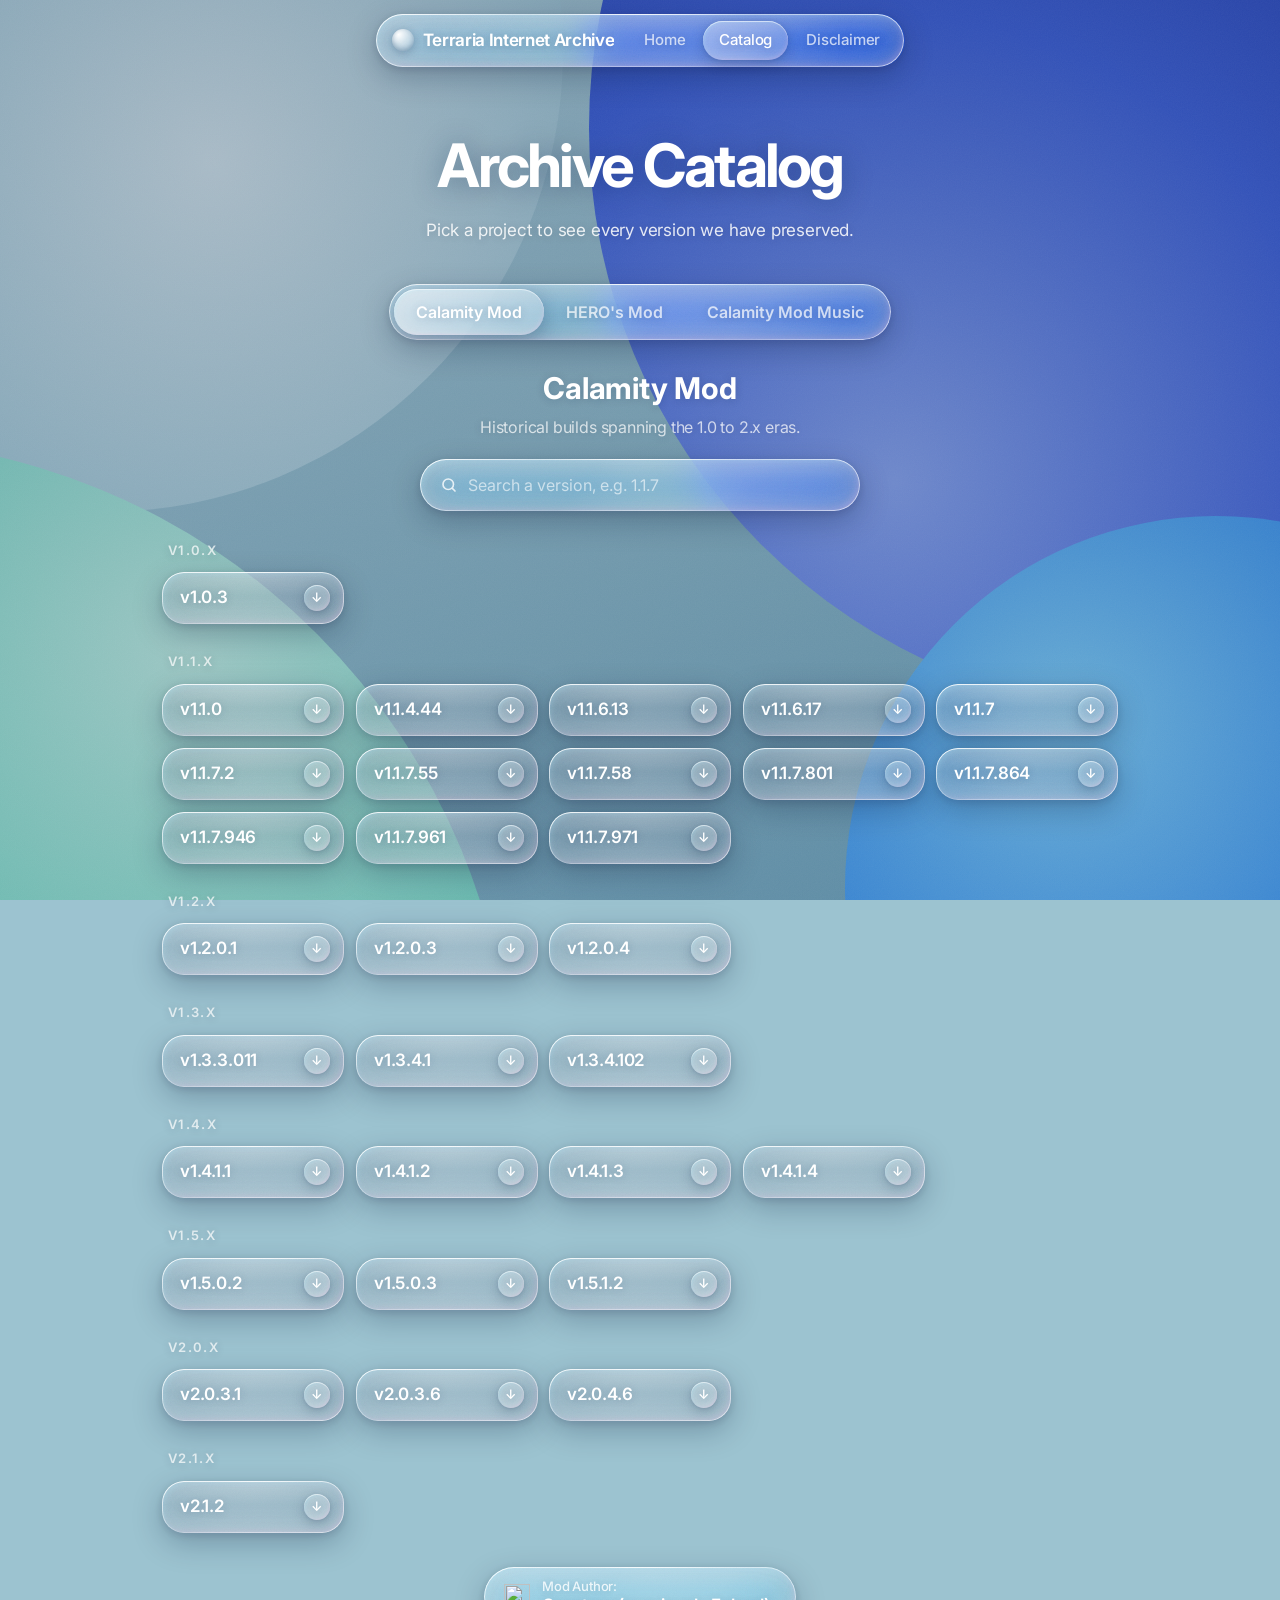
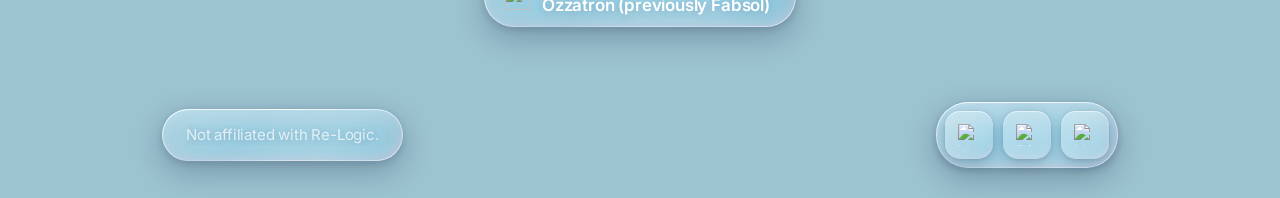
==== catalog.html @ d2bf5b0f "Initial Website Launch" ====
<!doctype html>
<html lang="en">
<head>
  <meta charset="utf-8">
  <meta name="viewport" content="width=device-width, initial-scale=1">
  <meta name="theme-color" content="#8fbccb">
  <title>Catalog | Terraria Internet Archive</title>
  <meta name="description" content="Browse archived versions of Calamity Mod, HERO's Mod, Calamity Mod Music and more.">
  <script>document.documentElement.classList.add('js');</script>
  <link rel="preconnect" href="https://fonts.googleapis.com">
  <link rel="preconnect" href="https://fonts.gstatic.com" crossorigin>
  <link rel="stylesheet" href="https://fonts.googleapis.com/css2?family=Inter:wght@400;500;600;700&display=swap">
  <link rel="stylesheet" href="style.css">
</head>
<body>
<div class="wall" aria-hidden="true">
  <i class="blob b3"></i><i class="blob b2"></i><i class="blob b1"></i><i class="blob b4"></i>
  <div class="scrim"></div>
</div>

<header class="topnav">
  <div class="nav-pill glass">
    <a class="logo" href="index.html"><span class="mark"></span><span class="text">Terraria Internet Archive</span></a>
    <nav>
      <a href="index.html">Home</a>
      <a class="active" href="catalog.html">Catalog</a>
      <a href="disclaimer.html">Disclaimer</a>
    </nav>
  </div>
</header>

<div class="page">
  <main>
    <div class="wrap">
      <div class="page-head">
        <h1>Archive Catalog</h1>
        <p>Pick a project to see every version we have preserved.</p>
      </div>

      <div class="tabs">
        <div class="segmented glass" role="tablist" id="tabs">
          <span class="seg-lens" id="lens"></span>
        </div>
      </div>

      <div class="panel-head">
        <h2 id="panel-title"></h2>
        <p id="panel-blurb"></p>
      </div>

      <label class="search-wrap glass">
        <svg viewBox="0 0 24 24" fill="none" stroke="currentColor" stroke-width="2.2" stroke-linecap="round"><circle cx="11" cy="11" r="7"/><path d="m20 20-3.5-3.5"/></svg>
        <input id="search" type="search" placeholder="Search a version, e.g. 1.1.7" autocomplete="off">
      </label>

      <div id="groups"></div>
      <p class="empty" id="empty" hidden></p>
      <div class="authors" id="authors"></div>
    </div>
  </main>

  <footer>
    <div class="wrap">
      <div class="foot">
        <span class="note glass" id="note"><span class="note-clip"><span class="note-text">Not affiliated with Re-Logic.</span></span></span>
        <div class="dock glass">
          <a href="https://www.youtube.com/@HIA64" aria-label="YouTube" title="YouTube"><img src="https://cdn.simpleicons.org/youtube/ffffff" alt="YouTube"></a>
          <a href="https://discord.gg/8PgNAY9gZc" aria-label="Discord" title="Discord"><img src="https://cdn.simpleicons.org/discord/ffffff" alt="Discord"></a>
          <a href="https://x.com/HIA64_TIA" aria-label="X (Twitter)" title="X (Twitter)"><img src="https://cdn.simpleicons.org/x/ffffff" alt="X"></a>
        </div>
      </div>
    </div>
  </footer>
</div>

<script src="data.js"></script>
<script src="site.js"></script>
<script>
  /*The list of versions and links lives in data.js.*/
  const tabsEl = document.getElementById("tabs");
  const lensEl = document.getElementById("lens");
  const groupsEl = document.getElementById("groups");
  const emptyEl = document.getElementById("empty");
  const searchEl = document.getElementById("search");
  let current = "calamity";

  function isPlaceholder(url) { return !url || url.trim() === "LINK"; }

  function seriesOf(name) {
    const m = name.match(/^v(\d+)\.(\d+)/);
    return m ? "v" + m[1] + "." + m[2] + ".x" : "All";
  }

  function moveLens() {
    const sel = tabsEl.querySelector('.tab[aria-selected="true"]');
    if (!sel) return;
    lensEl.style.width = sel.offsetWidth + "px";
    lensEl.style.transform = "translateX(" + sel.offsetLeft + "px)";
  }

  // animate = true on first load and tab switch; false while typing in search
  function render(animate) {
    const cat = DATA[current];
    document.getElementById("panel-title").textContent = cat.label;
    document.getElementById("panel-blurb").textContent = cat.blurb;

    tabsEl.querySelectorAll(".tab").forEach(t =>
      t.setAttribute("aria-selected", t.dataset.key === current ? "true" : "false"));
    moveLens();

    const q = searchEl.value.trim().toLowerCase();
    const list = cat.items.filter(v => v.name.toLowerCase().includes(q));
    const grouped = {};
    list.forEach(v => (grouped[seriesOf(v.name)] ||= []).push(v));

    groupsEl.classList.toggle("still", !animate);
    const frag = document.createDocumentFragment();
    let i = 0;
    Object.keys(grouped).forEach(series => {
      const g = document.createElement("div");
      g.className = "group";
      const h = document.createElement("h3");
      h.textContent = series;
      const grid = document.createElement("div");
      grid.className = "versions";
      grouped[series].forEach(v => {
        const a = document.createElement("a");
        a.className = "ver lite";
        if (isPlaceholder(v.url)) { a.classList.add("off"); a.setAttribute("aria-disabled", "true"); }
        else { a.href = v.url; }
        a.style.setProperty("--i", i++);
        const name = document.createElement("span");
        name.textContent = v.name;
        const go = document.createElement("span");
        go.className = "go";
        go.textContent = "↓";
        a.append(name, go);
        grid.appendChild(a);
      });
      g.append(h, grid);
      frag.appendChild(g);
    });
    groupsEl.replaceChildren(frag);

    const authorsEl = document.getElementById("authors");
    const authorNodes = (cat.authors || []).map(au => {
      const a = document.createElement("a");
      a.className = "btn glass author";
      a.href = au.url;
      a.target = "_blank";
      a.rel = "noopener";
      const ic = document.createElement("img");
      ic.className = "ic";
      ic.src = "https://cdn.simpleicons.org/github/ffffff";
      ic.alt = "";
      const lbl = document.createElement("span");
      lbl.className = "lbl";
      const small = document.createElement("small");
      small.textContent = "Mod Author:";
      const nm = document.createElement("span");
      nm.textContent = au.name;
      lbl.append(small, nm);
      a.append(ic, lbl);
      return a;
    });
    authorsEl.replaceChildren(...authorNodes);

    if (list.length === 0) {
      emptyEl.hidden = false;
      emptyEl.textContent = cat.items.length === 0
        ? "Coming soon. This section is being filled in."
        : "No versions match your search.";
    } else {
      emptyEl.hidden = true;
    }
  }

  Object.keys(DATA).forEach(key => {
    const b = document.createElement("button");
    b.className = "tab";
    b.setAttribute("role", "tab");
    b.dataset.key = key;
    b.textContent = DATA[key].label;
    b.addEventListener("click", () => {
      current = key;
      searchEl.value = "";
      history.replaceState(null, "", "#" + key);
      render(true);
    });
    tabsEl.appendChild(b);
  });

  searchEl.addEventListener("input", () => render(false));
  window.addEventListener("resize", moveLens);
  if (document.fonts && document.fonts.ready) document.fonts.ready.then(moveLens);

  const fromHash = location.hash.replace("#", "");
  if (DATA[fromHash]) current = fromHash;
  render(true);
</script>
</body>
</html>
---- style.css ----
/*Liquid Glass — iOS 26 / Apple Liquid Glass (performance-tuned)
   Key principles:
   - NO visible hard borders. Glass edges are defined only by
     refraction, specular edge glow and shadow, exactly like iOS 26.
   - Specular highlight: a radial-gradient "sheen" that shifts with
     the mouse via --mx / --my (set in site.js).
   - Depth: soft outer drop-shadow (not a border) beneath every surface.
   - Active tab / selected state: a brighter inner surface, not a border.
   - font: SF Pro on Apple devices, Inter elsewhere*/

:root {
  --font: -apple-system, BlinkMacSystemFont, "SF Pro Display", "SF Pro Text", "Inter", system-ui, "Segoe UI", Roboto, sans-serif;
  --text: #fff;
  --muted: rgba(255, 255, 255, .72);
  --spring: cubic-bezier(.34, 1.56, .64, 1);
  --ease: cubic-bezier(.2, .8, .2, 1);
  /*Noise grain: very subtle, adds physical glass texture*/
  --noise: url("data:image/svg+xml,%3Csvg xmlns='http://www.w3.org/2000/svg' width='220' height='220'%3E%3Cfilter id='n'%3E%3CfeTurbulence type='fractalNoise' baseFrequency='.85' numOctaves='2' stitchTiles='stitch'/%3E%3CfeColorMatrix values='0 0 0 0 1 0 0 0 0 1 0 0 0 0 1 0 0 0 .6 0'/%3E%3C/filter%3E%3Crect width='100%25' height='100%25' filter='url(%23n)'/%3E%3C/svg%3E");
}

* { box-sizing: border-box; }
html { scroll-behavior: smooth; }

body {
  margin: 0;
  min-height: 100vh;
  padding-top: 92px;
  color: var(--text);
  font-family: var(--font);
  font-size: 17px;
  line-height: 1.5;
  letter-spacing: -.011em;
  text-shadow: 0 1px 8px rgba(8, 36, 70, .2);
  background: #9cc3d0;
  overflow-x: hidden;
  -webkit-font-smoothing: antialiased;
}

a { color: inherit; }

/*wallpaper*/
.wall { position: fixed; inset: 0; z-index: 0; overflow: hidden; pointer-events: none; background: linear-gradient(160deg, #bcd9e2, #8fbccb 60%, #6fa5bd); }
.blob { position: absolute; border-radius: 50%; }
.b3 { width: 72vmax; height: 72vmax; left: -28vmax; top: -32vmax;
  background: radial-gradient(circle at 62% 62%, #e2f1f5 0%, #a9d0dc 55%, #7fb4c6 100%); }
.b2 { width: 104vmax; height: 104vmax; left: -64vmax; bottom: -68vmax;
  background: radial-gradient(circle at 76% 16%, #c9f8ea 0%, #72ddc5 32%, #31b3a4 68%, #1b8892 100%); }
.b1 { width: 92vmax; height: 92vmax; right: -38vmax; top: -36vmax;
  background: radial-gradient(circle at 26% 80%, #8fa9f6 0%, #4263e2 36%, #1f33aa 70%, #0d1b6c 100%); }
.b4 { width: 58vmax; height: 58vmax; right: -24vmax; bottom: -28vmax;
  background: radial-gradient(circle at 30% 28%, #86d6ff 0%, #3590f6 52%, #1747c9 100%); }
.scrim { position: absolute; inset: 0; background: linear-gradient(180deg, rgba(8, 34, 68, .28), rgba(8, 34, 68, .22)); }
.wall::after {
  content: ""; position: absolute; inset: 0; background-image: var(--noise); opacity: .07;
}

.page { position: relative; z-index: 1; min-height: calc(100vh - 92px); display: flex; flex-direction: column; }
.wrap { width: 100%; max-width: 1000px; margin: 0 auto; padding: 0 22px; }
main { flex: 1; }

/*THE GLASS MATERIAL — iOS 26 Liquid Glass recipe
   No hard border. Edge definition comes from:
     1. Specular edge glow  →  inset box-shadow with large blur
     2. Surface sheen       →  radial-gradient chasing the mouse
     3. Outer shadow        →  elevation / depth*/
.glass {
  position: relative;
  /* Surface: frosted, slightly warm tint + mouse-tracking specular */
  background:
    /* mouse-tracking specular "hot spot" */
    radial-gradient(280px circle at var(--mx, 50%) var(--my, -20%),
      rgba(255, 255, 255, .28) 0%,
      transparent 60%),
    /* diagonal base sheen — top-left lit, like visionos */
    linear-gradient(
      130deg,
      rgba(255, 255, 255, .30) 0%,
      rgba(255, 255, 255, .08) 38%,
      rgba(255, 255, 255, .16) 70%,
      rgba(255, 255, 255, .06) 100%
    ),
    /* body fill */
    rgba(38, 70, 102, .18);

  -webkit-backdrop-filter: blur(20px) saturate(190%) brightness(1.06);
  backdrop-filter: blur(20px) saturate(190%) brightness(1.06);

  /* Shadows:
       - specular top-left edge glow (replaces border)
       - soft inner ambient (gives thickness)
       - soft outer drop shadow (elevation)
       - subtle bottom-edge darkening (ground shadow, like iOS dock)*/
  box-shadow:
    /* top-left specular edge — the "glass rim" */
    inset 0.5px 0.5px 0 rgba(255, 255, 255, .85),
    /* right/bottom inner darkening */
    inset -0.5px -0.5px 0 rgba(0, 0, 0, .08),
    /* soft inner ambient glow */
    inset 0 0 32px rgba(255, 255, 255, .08),
    /* outer elevation shadow */
    0 8px 32px rgba(6, 24, 54, .28),
    0 2px 8px rgba(6, 24, 54, .14);
}

/* Noise micro-texture on glass surfaces — tiny grain, like polished glass */
.glass::after {
  content: "";
  position: absolute;
  inset: 0;
  border-radius: inherit;
  background-image: var(--noise);
  opacity: .045;
  pointer-events: none;
}

/* lightweight glass for many small tiles (no live backdrop-filter for perf)*/
.lite {
  background:
    linear-gradient(
      135deg,
      rgba(255, 255, 255, .34) 0%,
      rgba(255, 255, 255, .10) 50%,
      rgba(255, 255, 255, .18) 100%
    ),
    rgba(48, 82, 114, .24);
  box-shadow:
    inset 0.5px 0.5px 0 rgba(255, 255, 255, .80),
    inset -0.5px -0.5px 0 rgba(0, 0, 0, .07),
    0 4px 18px rgba(6, 24, 54, .22),
    0 1px 4px rgba(6, 24, 54, .12);
}

/* squircle app-icon tiles */
.icon-sq {
  width: 60px; height: 60px; display: grid; place-items: center; border-radius: 18px; margin-bottom: 14px;
  background: linear-gradient(145deg, rgba(255, 255, 255, .36), rgba(255, 255, 255, .10));
  box-shadow:
    inset 0.5px 0.5px 0 rgba(255, 255, 255, .80),
    inset -0.5px -0.5px 0 rgba(0, 0, 0, .08),
    0 4px 16px rgba(6, 24, 54, .20),
    0 1px 4px rgba(6, 24, 54, .10);
  transition: transform .5s var(--spring);
}
.icon-sq svg { width: 30px; height: 30px; fill: none; stroke: #fff; stroke-width: 1.7; stroke-linecap: round; stroke-linejoin: round; }

/* FLOATING NAV CAPSULE
   iOS 26: nav bar is a free-floating pill, no border, pure glass.
   The "active" link gets a brighter inset surface, not an outline.*/
.topnav { position: fixed; top: 14px; left: 0; right: 0; z-index: 50; display: flex; justify-content: center; pointer-events: none; padding: 0 12px; }
.nav-pill {
  pointer-events: auto; display: flex; align-items: center; gap: 4px;
  padding: 7px 8px 7px 16px; border-radius: 999px;
  transition: transform .6s var(--spring), padding .5s var(--ease);
  animation: dropIn .9s var(--spring) backwards;
}
.logo { display: flex; align-items: center; gap: 9px; text-decoration: none; font-weight: 650; letter-spacing: -.02em; margin-right: 10px; transition: margin .5s var(--ease); }
.logo .mark {
  width: 22px; height: 22px; border-radius: 50%; flex: none;
  background: radial-gradient(circle at 30% 25%, #fff, rgba(255, 255, 255, .55) 42%, rgba(255, 255, 255, .15));
  box-shadow: inset 0 -2px 5px rgba(20, 60, 100, .3), 0 2px 8px rgba(6, 24, 54, .22);
}
.logo .text { display: inline-block; white-space: nowrap; max-width: 240px; overflow: hidden; transition: max-width .55s var(--ease), opacity .3s; }
.topnav.compact .nav-pill { transform: scale(.94); padding-left: 10px; }
.topnav.compact .logo { margin-right: 4px; }
.topnav.compact .logo .text { max-width: 0; opacity: 0; }
.nav-pill nav { display: flex; gap: 2px; }
.nav-pill nav a {
  text-decoration: none; color: var(--muted); font-weight: 500; font-size: 15px;
  padding: 8px 16px; border-radius: 999px;
  transition: color .25s, background .25s, box-shadow .25s, transform .35s var(--spring);
}
.nav-pill nav a:hover {
  color: #fff;
  background: rgba(255, 255, 255, .16);
  transform: translateY(-1px);
}
/* Active nav item: brighter inset fill, no border */
.nav-pill nav a.active {
  color: #fff;
  background: linear-gradient(135deg, rgba(255, 255, 255, .38) 0%, rgba(255, 255, 255, .18) 100%);
  box-shadow:
    inset 0.5px 0.5px 0 rgba(255, 255, 255, .90),
    inset -0.5px -0.5px 0 rgba(0, 0, 0, .06),
    0 3px 12px rgba(6, 24, 54, .20);
}

/* HERO SECTION */
.hero { text-align: center; padding: 44px 0 10px; }
.hero h1 {
  margin: 0 0 18px; font-size: clamp(40px, 8.5vw, 78px); font-weight: 700; letter-spacing: -.045em; line-height: 1.02;
  text-shadow: 0 2px 28px rgba(8, 40, 80, .35);
  animation: blurIn 1s var(--ease) backwards;
}
.hero p.sub { max-width: 700px; margin: 0 auto 40px; font-size: 19px; color: rgba(255, 255, 255, .86); animation: blurIn 1s .12s var(--ease) backwards; }

.buttons { display: flex; flex-wrap: wrap; justify-content: center; gap: 16px; }

/*All buttons: glass pill with specular edge glow, no border*/
.btn {
  display: inline-flex; align-items: center; justify-content: center; gap: 12px;
  min-width: 230px; padding: 15px 30px; border-radius: 999px;
  font-size: 18px; font-weight: 600; line-height: 1.2; text-align: left; text-decoration: none; color: #fff;
  transition: transform .45s var(--spring), box-shadow .35s;
}
.hero .btn { animation: riseIn .9s var(--ease) backwards; }
.hero .btn:nth-child(1) { animation-delay: .2s; }
.hero .btn:nth-child(2) { animation-delay: .3s; }
.hero .btn:nth-child(3) { animation-delay: .4s; }
.btn .ic { width: 22px; height: 22px; flex: none; display: block; }
.btn .lbl { display: flex; flex-direction: column; }
.btn small { font-size: 13.5px; font-weight: 500; opacity: .8; }
.btn:hover {
  transform: translateY(-5px) scale(1.03);
  box-shadow:
    inset 0.5px 0.5px 0 rgba(255, 255, 255, .90),
    inset -0.5px -0.5px 0 rgba(0, 0, 0, .06),
    0 18px 44px rgba(6, 24, 54, .36),
    0 6px 16px rgba(6, 24, 54, .22);
}
.btn:active { transform: scale(.96); transition-duration: .15s; }

/* Prime CTA button — "white frosted glass" like iOS call-to-action pills.
   Same glass language as everything else, just much brighter surface tint.
   Dark text for contrast (same as Apple's primary CTA). */
.btn.prime {
  color: #0b2442;
  text-shadow: none;
  background:
    linear-gradient(
      130deg,
      rgba(255, 255, 255, .92) 0%,
      rgba(255, 255, 255, .68) 45%,
      rgba(255, 255, 255, .82) 100%
    );
  -webkit-backdrop-filter: blur(20px) saturate(180%);
  backdrop-filter: blur(20px) saturate(180%);
  box-shadow:
    inset 0.5px 0.5px 0 rgba(255, 255, 255, .95),
    inset -0.5px -0.5px 0 rgba(0, 0, 0, .04),
    0 8px 28px rgba(6, 24, 54, .24),
    0 2px 8px rgba(6, 24, 54, .14);
}
.btn.prime:hover {
  background:
    linear-gradient(
      130deg,
      rgba(255, 255, 255, .98) 0%,
      rgba(255, 255, 255, .75) 45%,
      rgba(255, 255, 255, .90) 100%
    );
  box-shadow:
    inset 0.5px 0.5px 0 rgba(255, 255, 255, 1),
    inset -0.5px -0.5px 0 rgba(0, 0, 0, .04),
    0 20px 50px rgba(6, 24, 54, .36),
    0 6px 18px rgba(6, 24, 54, .20);
}

.btn.dim { --o: .82; opacity: var(--o); }

/* WIDGETS — like iOS home-screen widgets.
   Hover: lift + brighter specular (spring bounce).*/
.widgets { display: grid; grid-template-columns: 1fr 1.5fr 1fr; gap: 16px; max-width: 880px; margin: 58px auto 0; text-align: left; }
.widget {
  display: flex; flex-direction: column; justify-content: space-between;
  min-height: 176px; padding: 20px 24px 22px; border-radius: 36px;
  transition: transform .5s var(--spring), box-shadow .4s;
}
.widget:hover {
  transform: translateY(-8px) scale(1.02);
  box-shadow:
    inset 0.5px 0.5px 0 rgba(255, 255, 255, .90),
    inset -0.5px -0.5px 0 rgba(0, 0, 0, .07),
    0 22px 52px rgba(6, 24, 54, .36),
    0 6px 18px rgba(6, 24, 54, .20);
}
.widget .w-label { font-size: 16px; font-weight: 600; color: var(--muted); }
.widget .w-num { display: block; font-size: 76px; font-weight: 600; letter-spacing: -.05em; line-height: 1; text-shadow: 0 2px 20px rgba(8, 40, 80, .28); }
.widget.wide .w-num { font-size: clamp(62px, 8vw, 84px); }
.widget .w-sub { font-size: 15px; color: var(--muted); }

/*SECTIONS*/
section { padding: 60px 0 4px; }
section h2 { margin: 0 0 16px; font-size: 32px; font-weight: 700; letter-spacing: -.03em; }
.panel { padding: 30px 32px; border-radius: 36px; }
.panel p { margin: 0; max-width: 860px; color: rgba(255, 255, 255, .92); }

.cards { display: grid; grid-template-columns: repeat(auto-fit, minmax(250px, 1fr)); gap: 16px; }
.card {
  padding: 24px; border-radius: 34px;
  transition: transform .5s var(--spring), box-shadow .4s;
}
.card:hover {
  transform: translateY(-8px) scale(1.02);
  box-shadow:
    inset 0.5px 0.5px 0 rgba(255, 255, 255, .90),
    inset -0.5px -0.5px 0 rgba(0, 0, 0, .07),
    0 22px 52px rgba(6, 24, 54, .36),
    0 6px 18px rgba(6, 24, 54, .20);
}
.card:hover .icon-sq { transform: scale(1.1) rotate(-4deg); }
.card h3 { margin: 0 0 6px; font-size: 20px; font-weight: 650; letter-spacing: -.02em; }
.card p { margin: 0; color: var(--muted); font-size: 15.5px; }

.cta { text-align: center; padding-top: 68px; }
.cta p { color: var(--muted); max-width: 560px; margin: 0 auto 24px; }

/*CATALOG — segmented control, search, version tiles*/
.page-head { text-align: center; padding: 28px 0 8px; }
.page-head h1 { margin: 0 0 8px; font-size: clamp(36px, 7vw, 60px); font-weight: 700; letter-spacing: -.045em; text-shadow: 0 2px 28px rgba(8, 40, 80, .35); animation: blurIn .9s var(--ease) backwards; }
.page-head p { margin: 0; color: rgba(255, 255, 255, .86); animation: blurIn .9s .1s var(--ease) backwards; }

.tabs { display: flex; justify-content: center; margin: 32px 0 26px; }

/* Segmented control: no border — the container is pure glass; the
   active "lens" inside is a brighter glass puck. iOS 26 style. */
.segmented {
  position: relative; display: inline-flex; max-width: 100%; overflow-x: auto; scrollbar-width: none;
  padding: 5px; border-radius: 999px; animation: riseIn .9s .2s var(--ease) backwards;
}
.segmented::-webkit-scrollbar { display: none; }

/* The sliding "selected" puck — bright inner glass, no border */
.seg-lens {
  position: absolute; top: 5px; bottom: 5px; left: 0; width: 0; border-radius: 999px; z-index: 0;
  background: linear-gradient(135deg, rgba(255, 255, 255, .56) 0%, rgba(255, 255, 255, .28) 100%);
  box-shadow:
    inset 0.5px 0.5px 0 rgba(255, 255, 255, .92),
    inset -0.5px -0.5px 0 rgba(0, 0, 0, .05),
    0 4px 18px rgba(6, 24, 54, .26),
    0 1px 5px rgba(6, 24, 54, .14);
  transition: transform .6s var(--spring), width .6s var(--spring);
}

.tab {
  position: relative; z-index: 1; flex: none;
  font: inherit; font-weight: 600; font-size: 16px; color: var(--muted); white-space: nowrap; text-shadow: inherit;
  background: none; border: 0; cursor: pointer; padding: 11px 22px; border-radius: 999px;
  transition: color .3s, transform .4s var(--spring);
}
.tab:hover { color: #fff; transform: translateY(-1px); }
.tab:active { transform: scale(.94); }
.tab[aria-selected="true"] { color: #fff; }

.panel-head { text-align: center; margin-bottom: 20px; }
.panel-head h2 { margin: 0; font-size: 30px; }
.panel-head p { margin: 4px 0 0; color: var(--muted); font-size: 16px; }

/* Search: glass pill, focus ring is a brighter specular glow (no colored outline) */
.search-wrap {
  display: flex; align-items: center; gap: 10px;
  width: 100%; max-width: 440px; margin: 0 auto 30px; padding: 0 20px; border-radius: 999px;
  transition: transform .5s var(--spring), box-shadow .3s;
}
.search-wrap:focus-within {
  transform: translateY(-2px);
  box-shadow:
    inset 0.5px 0.5px 0 rgba(255, 255, 255, .92),
    inset -0.5px -0.5px 0 rgba(0, 0, 0, .05),
    0 0 0 3px rgba(255, 255, 255, .30),
    0 16px 44px rgba(6, 24, 54, .32),
    0 4px 12px rgba(6, 24, 54, .18);
}
.search-wrap svg { width: 18px; height: 18px; flex: none; opacity: .8; }
.search-wrap input { flex: 1; min-width: 0; padding: 14px 0; font: inherit; font-size: 16px; color: #fff; background: transparent; border: 0; outline: none; }
.search-wrap input::placeholder { color: rgba(255, 255, 255, .6); }

.group { margin-bottom: 28px; }
.group h3 { margin: 0 0 12px 6px; font-size: 13px; font-weight: 600; letter-spacing: .1em; text-transform: uppercase; color: var(--muted); }
.versions { display: grid; grid-template-columns: repeat(auto-fill, minmax(170px, 1fr)); gap: 12px; }

/* Version tiles: lite glass, spring hover lift */
.ver {
  display: flex; justify-content: space-between; align-items: center; gap: 10px;
  padding: 13px 14px 13px 18px; border-radius: 22px; text-decoration: none; font-weight: 600;
  animation: pop .5s var(--ease) backwards; animation-delay: calc(var(--i) * 24ms);
  transition: transform .4s var(--spring), box-shadow .35s;
}
.still .ver { animation: none; }
.ver:hover {
  transform: translateY(-5px);
  box-shadow:
    inset 0.5px 0.5px 0 rgba(255, 255, 255, .90),
    inset -0.5px -0.5px 0 rgba(0, 0, 0, .06),
    0 16px 36px rgba(6, 24, 54, .30),
    0 4px 12px rgba(6, 24, 54, .16);
}
.ver:active { transform: scale(.96); }

/* Download arrow circle */
.ver .go {
  width: 26px; height: 26px; display: grid; place-items: center; border-radius: 50%; flex: none; font-size: 13px;
  background: rgba(255, 255, 255, .22);
  box-shadow: inset 0.5px 0.5px 0 rgba(255, 255, 255, .70), 0 1px 4px rgba(6, 24, 54, .15);
  transition: background .3s, color .3s, transform .4s var(--spring), box-shadow .3s;
}
.ver:hover .go {
  background: rgba(255, 255, 255, .92);
  color: #0b2442; text-shadow: none;
  transform: translateY(2px);
  box-shadow: 0 4px 12px rgba(6, 24, 54, .22);
}
.ver.off { cursor: default; }
.ver.off .go { opacity: .45; }
.ver.off span:first-child { opacity: .65; }
.ver.off:hover { transform: none; box-shadow: none; }
.ver.off:hover .go { background: rgba(255, 255, 255, .22); color: inherit; transform: none; box-shadow: inset 0.5px 0.5px 0 rgba(255, 255, 255, .70); }
.empty { text-align: center; color: var(--muted); padding: 34px 0; }

/* mod author buttons (catalog) */
.authors { display: flex; flex-wrap: wrap; justify-content: center; gap: 14px; margin-top: 34px; }
.btn.author { min-width: 0; padding: 12px 26px 12px 20px; font-size: 17px; }
.btn.author .ic { width: 26px; height: 26px; }
.btn.author small { font-size: 13px; }

/* FOOTER — note pill + social dock*/
footer { margin-top: 76px; padding: 0 0 30px; }
.foot { display: flex; flex-wrap: wrap; justify-content: space-between; align-items: center; gap: 14px; }
.foot .note { display: inline-block; max-width: 100%; padding: 15px 24px; border-radius: 999px; color: var(--muted); font-size: 15px; line-height: 22px; white-space: nowrap; }
/* rotating note: the clip box animates to the size of the current text */
.note-clip { display: block; overflow: hidden; transition: width .7s var(--ease), height .7s var(--ease); }
.note-text { display: block; width: max-content; white-space: nowrap; }

/* creator notice (home page) */
.creator { max-width: 760px; margin: 0 auto 22px; padding: 22px 30px; border-radius: 32px; text-align: center; color: rgba(255, 255, 255, .92); font-size: 15.5px; }
.creator b { display: block; margin-bottom: 4px; font-size: 18px; font-weight: 650; letter-spacing: -.02em; color: #fff; }
.creator a { font-weight: 600; text-underline-offset: 3px; }

/* Social dock: each icon is its own glass puck, the dock is the container */
.dock { display: flex; gap: 10px; padding: 9px; border-radius: 32px; }
.dock a {
  width: 48px; height: 48px; display: grid; place-items: center; border-radius: 15px;
  background: linear-gradient(145deg, rgba(255, 255, 255, .34), rgba(255, 255, 255, .10));
  box-shadow:
    inset 0.5px 0.5px 0 rgba(255, 255, 255, .78),
    inset -0.5px -0.5px 0 rgba(0, 0, 0, .07),
    0 3px 12px rgba(6, 24, 54, .20),
    0 1px 4px rgba(6, 24, 54, .10);
  transition: transform .45s var(--spring), box-shadow .35s;
}
.dock a:hover {
  transform: translateY(-8px) scale(1.16);
  box-shadow:
    inset 0.5px 0.5px 0 rgba(255, 255, 255, .90),
    inset -0.5px -0.5px 0 rgba(0, 0, 0, .05),
    0 18px 36px rgba(6, 24, 54, .32),
    0 4px 12px rgba(6, 24, 54, .18);
}
.dock a:active { transform: scale(.92); }
.dock img { width: 22px; height: 22px; display: block; }

/*ANIMATIONS*/
@keyframes riseIn { from { opacity: 0; transform: translateY(24px) scale(.97); } to { opacity: var(--o, 1); transform: none; } }
@keyframes blurIn { from { opacity: 0; transform: translateY(18px); filter: blur(10px); } to { opacity: 1; transform: none; filter: blur(0); } }
@keyframes dropIn { from { opacity: 0; transform: translateY(-30px) scale(.92); } to { opacity: 1; transform: none; } }
@keyframes pop { from { opacity: 0; transform: scale(.88) translateY(10px); } to { opacity: 1; transform: none; } }

/* Scroll reveal */
.js .reveal:not(.in) { opacity: 0; }
.reveal.in { animation: riseIn .8s var(--ease) backwards; animation-delay: var(--d, 0ms); }

/* FALLBACKS*/
@supports not ((backdrop-filter: blur(1px)) or (-webkit-backdrop-filter: blur(1px))) {
  .glass { background: rgba(46, 80, 116, .88); }
}
@media (prefers-reduced-transparency: reduce) {
  .glass { background: rgba(46, 80, 116, .94); -webkit-backdrop-filter: none; backdrop-filter: none; }
}

/* RESPONSIVE */
@media (max-width: 760px) {
  body { padding-top: 84px; }
  .glass { -webkit-backdrop-filter: blur(14px) saturate(170%); backdrop-filter: blur(14px) saturate(170%); }
  .widgets { grid-template-columns: 1fr; }
  .widget { min-height: 150px; }
  .btn { min-width: 100%; }
  .btn.author { min-width: 0; }
  .foot .note { padding: 13px 16px; }
  .creator { padding: 20px 22px; border-radius: 28px; }
  .panel { padding: 24px 22px; border-radius: 30px; }
  .logo .text { display: none; }
  .foot { justify-content: center; }
}

@media (prefers-reduced-motion: reduce) {
  *, *::before, *::after { animation: none !important; transition: none !important; }
  .js .reveal:not(.in) { opacity: 1; }
}


/*FINAL POLISH LAYER — hover stability + deeper Liquid Glass
  (loaded last on purpose: it supersedes the older hover/shadow rules above) */
:root {
  --spring: cubic-bezier(.3, 1.22, .5, 1); /* softer overshoot: no edge jitter */
  --noise-soft: url("data:image/svg+xml,%3Csvg xmlns='http://www.w3.org/2000/svg' width='220' height='220'%3E%3Cfilter id='n'%3E%3CfeTurbulence type='fractalNoise' baseFrequency='.85' numOctaves='2' stitchTiles='stitch'/%3E%3CfeColorMatrix values='0 0 0 0 1 0 0 0 0 1 0 0 0 0 1 0 0 0 .07 0'/%3E%3C/filter%3E%3Crect width='100%25' height='100%25' filter='url(%23n)'/%3E%3C/svg%3E");

  /* Glass thickness: soft top lip, cyan/magenta edge dispersion, bounce light from below */
  --inner:
    inset 0 1px 0 rgba(255, 255, 255, .38),
    inset 0 0 0 1px rgba(255, 255, 255, .05),
    inset 3px 3px 9px -4px rgba(170, 236, 255, .50),
    inset -3px -3px 9px -4px rgba(255, 186, 232, .40),
    inset 0 -16px 26px -12px rgba(255, 255, 255, .18),
    inset 0 0 30px rgba(255, 255, 255, .07);
  --inner-s:
    inset 0 1px 0 rgba(255, 255, 255, .55),
    inset 2px 2px 5px -3px rgba(170, 236, 255, .55),
    inset -2px -2px 5px -3px rgba(255, 186, 232, .42),
    inset 0 -7px 10px -5px rgba(255, 255, 255, .16);
  --elev-1: 0 10px 30px rgba(6, 24, 54, .26), 0 2px 8px rgba(6, 24, 54, .14);
  --elev-2: 0 24px 54px rgba(6, 24, 54, .36), 0 6px 18px rgba(6, 24, 54, .20);
  --elev-s: 0 4px 14px rgba(6, 24, 54, .20), 0 1px 4px rgba(6, 24, 54, .10);
}

/* NO MORE HOVER FLICKER */
.glass, .lite { --reach: 0px; }
.widget, .card { --reach: 18px; }
.btn           { --reach: 14px; }
.ver           { --reach: 10px; }
.lite { position: relative; isolation: isolate; }

.glass::after, .lite::after {
  content: ""; position: absolute; z-index: -1;
  top: 0; left: 0; right: 0; bottom: calc(var(--reach) * -1);
  background: none; opacity: 1; border-radius: inherit; pointer-events: auto;
}
.dock a { position: relative; }
.dock a::after { content: ""; position: absolute; inset: -4px -4px -24px; }

.widget, .card, .btn, .ver, .dock a { will-change: transform; backface-visibility: hidden; }

/* disabled tiles used to lose their whole shadow on hover (a visible pop) */
.ver.off:hover { box-shadow: var(--inner-s), var(--elev-s); }

/*LIQUID GLASS */
.glass {
  background:
    radial-gradient(340px circle at var(--mx, 50%) var(--my, -30%), rgba(255, 255, 255, .26), transparent 62%),
    linear-gradient(180deg, rgba(255, 255, 255, .20) 0%, rgba(255, 255, 255, .04) 38%, transparent 58%),
    linear-gradient(130deg, rgba(255, 255, 255, .26) 0%, rgba(255, 255, 255, .05) 38%, rgba(255, 255, 255, .12) 70%, rgba(255, 255, 255, .05) 100%),
    var(--noise-soft),
    rgba(38, 70, 102, .18);
  -webkit-backdrop-filter: blur(22px) saturate(210%) brightness(1.08);
  backdrop-filter: blur(22px) saturate(210%) brightness(1.08);
}
.lite {
  background:
    radial-gradient(220px circle at var(--mx, 50%) var(--my, -30%), rgba(255, 255, 255, .24), transparent 65%),
    linear-gradient(180deg, rgba(255, 255, 255, .22) 0%, rgba(255, 255, 255, .05) 45%, rgba(255, 255, 255, .10) 100%),
    var(--noise-soft),
    rgba(48, 82, 114, .24);
}

/* Specular rim: a 1px edge lit unevenly like real bevelled glass (bright top-left and
   bottom-right, dark between) and it ignites right where the cursor is. */
.glass::before, .lite::before {
  content: ""; position: absolute; inset: 0; border-radius: inherit; padding: 1px; pointer-events: none;
  background:
    radial-gradient(160px circle at var(--mx, 50%) var(--my, -40%), rgba(255, 255, 255, .95), transparent 70%),
    linear-gradient(135deg, rgba(255, 255, 255, .85) 0%, rgba(255, 255, 255, .14) 26%, rgba(255, 255, 255, .04) 50%, rgba(255, 255, 255, .14) 74%, rgba(255, 255, 255, .60) 100%);
  -webkit-mask: linear-gradient(#000 0 0) content-box, linear-gradient(#000 0 0);
  -webkit-mask-composite: xor; mask-composite: exclude;
}

/* one shadow recipe everywhere: thickness + dispersion + elevation */
.glass, .lite, .btn.prime, .btn.prime:hover { box-shadow: var(--inner), var(--elev-1); }
.widget:hover, .card:hover, .btn:hover, .ver:hover, .btn.prime:hover { box-shadow: var(--inner), var(--elev-2); }
.search-wrap:focus-within { box-shadow: var(--inner), 0 0 0 3px rgba(255, 255, 255, .28), var(--elev-2); }
.icon-sq, .dock a, .ver .go { box-shadow: var(--inner-s), var(--elev-s); }
.dock a:hover { box-shadow: var(--inner-s), var(--elev-2); }
.ver:hover .go { box-shadow: var(--elev-s); }
.ver.off:hover .go { box-shadow: var(--inner-s); }
.seg-lens, .nav-pill nav a.active { box-shadow: var(--inner-s), var(--elev-s); }
.seg-lens { box-shadow: var(--inner-s), 0 6px 20px rgba(6, 24, 54, .28); }

/* nav links / tabs: no vertical movement (a 1px lift on a small target only jitters) */
.nav-pill nav a:hover, .tab:hover { transform: none; }

/* touch-down illumination, like pressing a glass key on iOS */
.btn:not(.prime):active, .widget:active, .card:active { background-color: rgba(255, 255, 255, .20); }
.ver:active { background-color: rgba(255, 255, 255, .20); }

/* The wallpaper is static: no drifting blobs, so the glass never re-blurs a moving background. */


/* LAST TWO TOUCHES */

/* 1. "Browse the catalog": same liquid glass as its neighbours (no more white fill) */
.btn.prime, .btn.prime:hover {
  color: #fff;
  text-shadow: 0 1px 8px rgba(8, 36, 70, .2);
  background:
    radial-gradient(340px circle at var(--mx, 50%) var(--my, -30%), rgba(255, 255, 255, .26), transparent 62%),
    linear-gradient(180deg, rgba(255, 255, 255, .20) 0%, rgba(255, 255, 255, .04) 38%, transparent 58%),
    linear-gradient(130deg, rgba(255, 255, 255, .26) 0%, rgba(255, 255, 255, .05) 38%, rgba(255, 255, 255, .12) 70%, rgba(255, 255, 255, .05) 100%),
    var(--noise-soft),
    rgba(38, 70, 102, .18);
}
.btn.prime:active { background-color: rgba(255, 255, 255, .20); }

/* 2. Version tiles: lift + swell, the glass lights up, the name leans in,
      and the download arrow fills and keeps bobbing while you hover */
.ver { transition: transform .45s var(--spring), box-shadow .35s, background-color .3s; }
.ver:not(.off):hover {
  transform: translateY(-6px) scale(1.045);
  background-color: rgba(255, 255, 255, .14);
}
.ver:not(.off):active { transform: translateY(-1px) scale(.97); }
.ver > span:first-child { transition: transform .45s var(--spring); }
.ver:not(.off):hover > span:first-child { transform: translateX(4px); }
.ver:not(.off):hover .go { animation: dlBob 1.1s ease-in-out infinite; }
@keyframes dlBob {
  0%, 100% { transform: translateY(-1px); }
  50%      { transform: translateY(4px); }
}


/* DISCLAIMER PAGE */
.panel.doc { max-width: 820px; margin: 30px auto 0; padding: 14px 34px; }
.doc ol { list-style: none; counter-reset: sec; margin: 0; padding: 0; }
.doc li { counter-increment: sec; position: relative; padding: 22px 0 22px 52px; }
.doc li + li { box-shadow: 0 -1px 0 rgba(255, 255, 255, .14); }
.doc li::before {
  content: counter(sec); position: absolute; left: 0; top: 22px; width: 34px; height: 34px;
  display: grid; place-items: center; border-radius: 11px; font-weight: 650; font-size: 16px;
  background: linear-gradient(145deg, rgba(255, 255, 255, .36), rgba(255, 255, 255, .10));
  box-shadow: var(--inner-s), var(--elev-s);
}
.doc h3 { margin: 0 0 6px; font-size: 20px; font-weight: 650; letter-spacing: -.02em; }
.doc p { margin: 0; max-width: none; color: rgba(255, 255, 255, .9); font-size: 16px; overflow-wrap: anywhere; }
.doc a { font-weight: 600; text-underline-offset: 3px; }
@media (max-width: 760px) {
  .panel.doc { padding: 6px 22px; }
  .doc li { padding-left: 46px; }
}
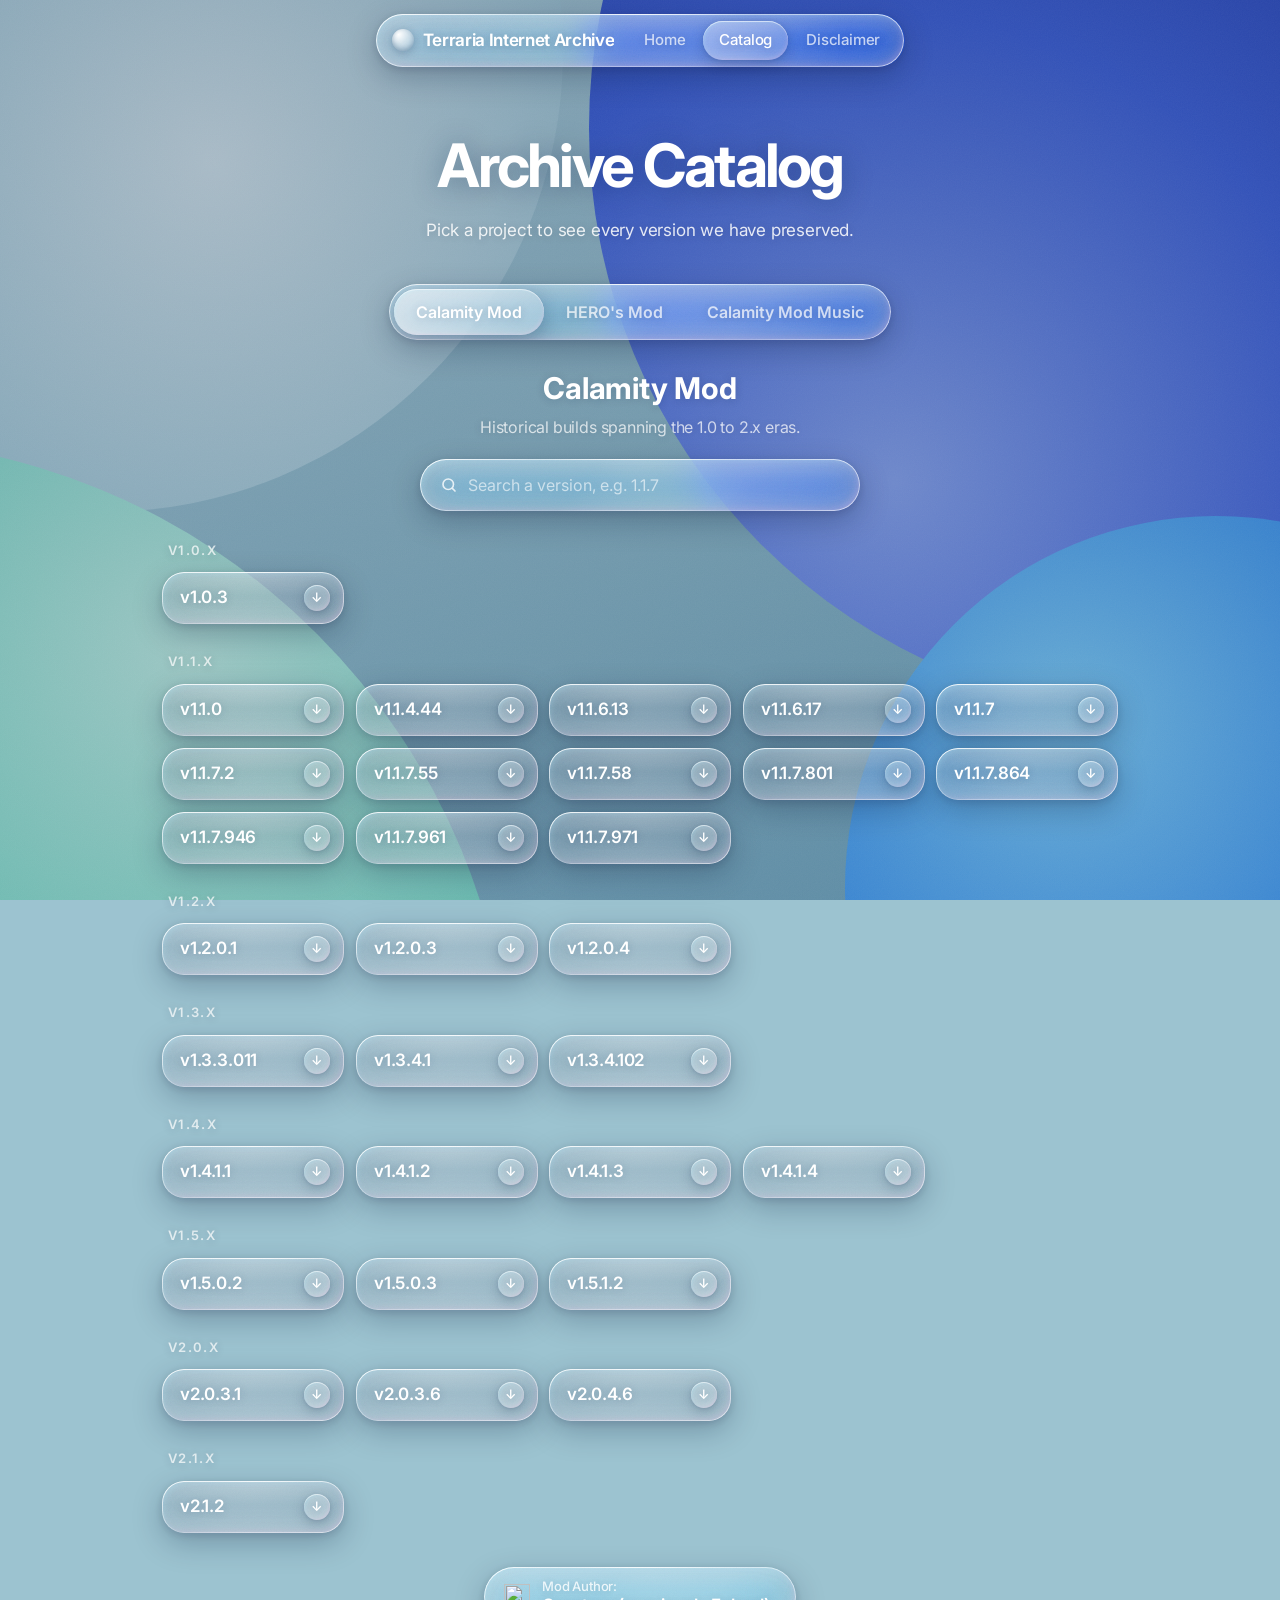
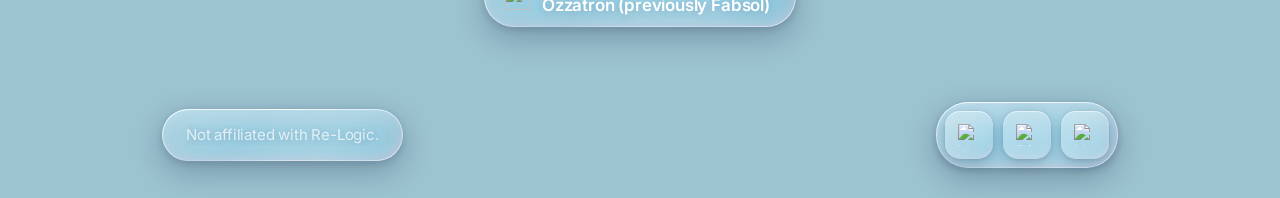
==== commit dec5694b: "Mobile UI and animation fixes 1. The Terraria Internet Archive logo at the top of the site no longer" ====
--- a/catalog.html
+++ b/catalog.html
@@ -20,7 +20,7 @@
 
 <header class="topnav">
   <div class="nav-pill glass">
-    <a class="logo" href="index.html"><span class="mark"></span><span class="text">Terraria Internet Archive</span></a>
+    <div class="logo"><span class="mark"></span><span class="text">Terraria Internet Archive</span></div>
     <nav>
       <a href="index.html">Home</a>
       <a class="active" href="catalog.html">Catalog</a>
@@ -192,6 +192,7 @@
 
   searchEl.addEventListener("input", () => render(false));
   window.addEventListener("resize", moveLens);
+  if (window.ResizeObserver) new ResizeObserver(moveLens).observe(tabsEl);
   if (document.fonts && document.fonts.ready) document.fonts.ready.then(moveLens);
 
   const fromHash = location.hash.replace("#", "");
--- a/style.css
+++ b/style.css
@@ -632,3 +632,105 @@
   .panel.doc { padding: 6px 22px; }
   .doc li { padding-left: 46px; }
 }
+
+
+/* ===== MOBILE FIXES & PERFORMANCE LAYER (last on purpose) ===== */
+html { -webkit-text-size-adjust: 100%; overflow-x: clip; }
+body { overflow-x: clip; -webkit-tap-highlight-color: transparent; }
+@supports (min-height: 100dvh) { body { min-height: 100dvh; } .page { min-height: calc(100dvh - 92px); } }
+
+/* logo is a plain label now, not a link */
+.logo { cursor: default; user-select: none; -webkit-user-select: none; }
+.nav-pill { max-width: 100%; }
+
+/* cards never force the grid wider than the screen */
+.cards { grid-template-columns: repeat(auto-fit, minmax(min(250px, 100%), 1fr)); }
+.segmented { overscroll-behavior-x: contain; }
+.seg-lens { will-change: transform; }
+
+/* touch screens: no sticky :hover (it scaled/shifted blocks past the screen edge) */
+@media (hover: none) {
+  .widget:hover, .card:hover, .btn:hover, .btn.prime:hover, .ver:hover, .ver:not(.off):hover,
+  .dock a:hover, .search-wrap:focus-within, .nav-pill nav a:hover { transform: none !important; }
+  .card:hover .icon-sq { transform: none; }
+  .ver:not(.off):hover > span:first-child { transform: none; }
+  .ver:not(.off):hover .go { animation: none; }
+  .glass, .lite { --reach: 0px; }
+}
+
+@media (max-width: 760px) {
+  .wrap { padding: 0 16px; }
+  .hero { padding-top: 24px; }
+  .hero p.sub { font-size: 17px; margin-bottom: 28px; }
+  .buttons { gap: 12px; }
+  .btn { font-size: 17px; padding: 14px 22px; }
+  .widgets { grid-template-columns: minmax(0, 1fr); gap: 12px; margin-top: 36px; }
+  .widget { min-height: 128px; padding: 18px 20px; border-radius: 30px; min-width: 0; }
+  .widget .w-num { font-size: 56px; white-space: nowrap; }
+  .widget.wide .w-num { font-size: clamp(44px, 14vw, 68px); }
+  section { padding-top: 44px; }
+  section h2 { font-size: 26px; }
+  .card { padding: 20px; border-radius: 28px; }
+  .page-head h1 { font-size: clamp(30px, 9vw, 44px); overflow-wrap: anywhere; }
+  .panel-head h2 { font-size: 26px; }
+  .search-wrap { max-width: 100%; margin-bottom: 22px; }
+  .versions { grid-template-columns: repeat(auto-fill, minmax(128px, 1fr)); gap: 10px; }
+  .ver { padding: 12px 10px 12px 14px; font-size: 15px; border-radius: 20px; min-width: 0; }
+  .ver > span:first-child { white-space: nowrap; overflow: hidden; text-overflow: ellipsis; }
+  .btn.author { max-width: 100%; }
+  .authors { margin-top: 26px; }
+  footer { margin-top: 48px; }
+  .foot .note { font-size: 14px; }
+  .doc a, .creator a { overflow-wrap: anywhere; }
+  .panel.doc { margin-top: 22px; }
+  .doc h3 { font-size: 18px; }
+  .doc p { font-size: 15px; }
+
+  /* mod picker: three equal columns that fit the screen, so the lens never scrolls away */
+  .tabs { margin: 22px 0 18px; }
+  .segmented { display: flex; width: 100%; overflow: hidden; }
+  .tab { flex: 1 1 0; min-width: 0; display: flex; align-items: center; justify-content: center;
+         white-space: normal; text-align: center; line-height: 1.15; font-size: 13.5px; padding: 9px 6px; }
+}
+
+@media (max-width: 480px) {
+  .topnav { top: 10px; padding: 0 8px; }
+  .nav-pill { padding: 5px; }
+  .logo { display: none; }
+  .nav-pill nav { width: 100%; justify-content: space-between; }
+  .nav-pill nav a { padding: 8px 12px; font-size: 14px; }
+  body { padding-top: 76px; }
+  .hero h1 { font-size: clamp(34px, 11vw, 48px); }
+  .dock { gap: 8px; padding: 7px; border-radius: 28px; }
+  .dock a { width: 44px; height: 44px; }
+}
+
+/* ===== performance: phones & any touch device ===== */
+@media (max-width: 760px), (pointer: coarse) {
+  :root {
+    --noise: linear-gradient(transparent, transparent);
+    --noise-soft: linear-gradient(transparent, transparent);
+    --inner: inset 0 1px 0 rgba(255,255,255,.42), inset 0 0 18px rgba(255,255,255,.07);
+    --inner-s: inset 0 1px 0 rgba(255,255,255,.5);
+    --elev-1: 0 6px 16px rgba(6,24,54,.22);
+    --elev-2: 0 8px 20px rgba(6,24,54,.26);
+    --elev-s: 0 2px 8px rgba(6,24,54,.18);
+  }
+  /* the wallpaper is a static smooth gradient: blur on top of it changes nothing visually,
+     so only the nav (content scrolls under it) keeps a backdrop filter */
+  .glass, .btn.prime { -webkit-backdrop-filter: none; backdrop-filter: none; background-color: rgba(38, 70, 102, .30); }
+  .nav-pill.glass { -webkit-backdrop-filter: blur(14px) saturate(150%); backdrop-filter: blur(14px) saturate(150%); background-color: rgba(38, 70, 102, .26); }
+  .glass::before, .lite::before, .glass::after, .lite::after { display: none; }
+  .wall::after { display: none; }
+  body { text-shadow: none; }
+  .hero h1, .page-head h1 { text-shadow: 0 1px 10px rgba(8, 40, 80, .3); }
+  .widget, .card, .btn, .ver, .dock a { will-change: auto; backface-visibility: visible; }
+
+  /* entrance animations: only opacity + transform (no blur filter), shorter stagger */
+  @keyframes blurIn { from { opacity: 0; transform: translateY(14px); } to { opacity: 1; transform: none; } }
+  @keyframes riseIn { from { opacity: 0; transform: translateY(16px); } to { opacity: var(--o, 1); transform: none; } }
+  @keyframes dropIn { from { opacity: 0; transform: translateY(-16px); } to { opacity: 1; transform: none; } }
+  @keyframes pop    { from { opacity: 0; transform: translateY(8px); } to { opacity: 1; transform: none; } }
+  .ver { animation-delay: calc(min(var(--i, 0), 10) * 20ms); animation-duration: .35s; }
+  .seg-lens { transition-duration: .4s; }
+}
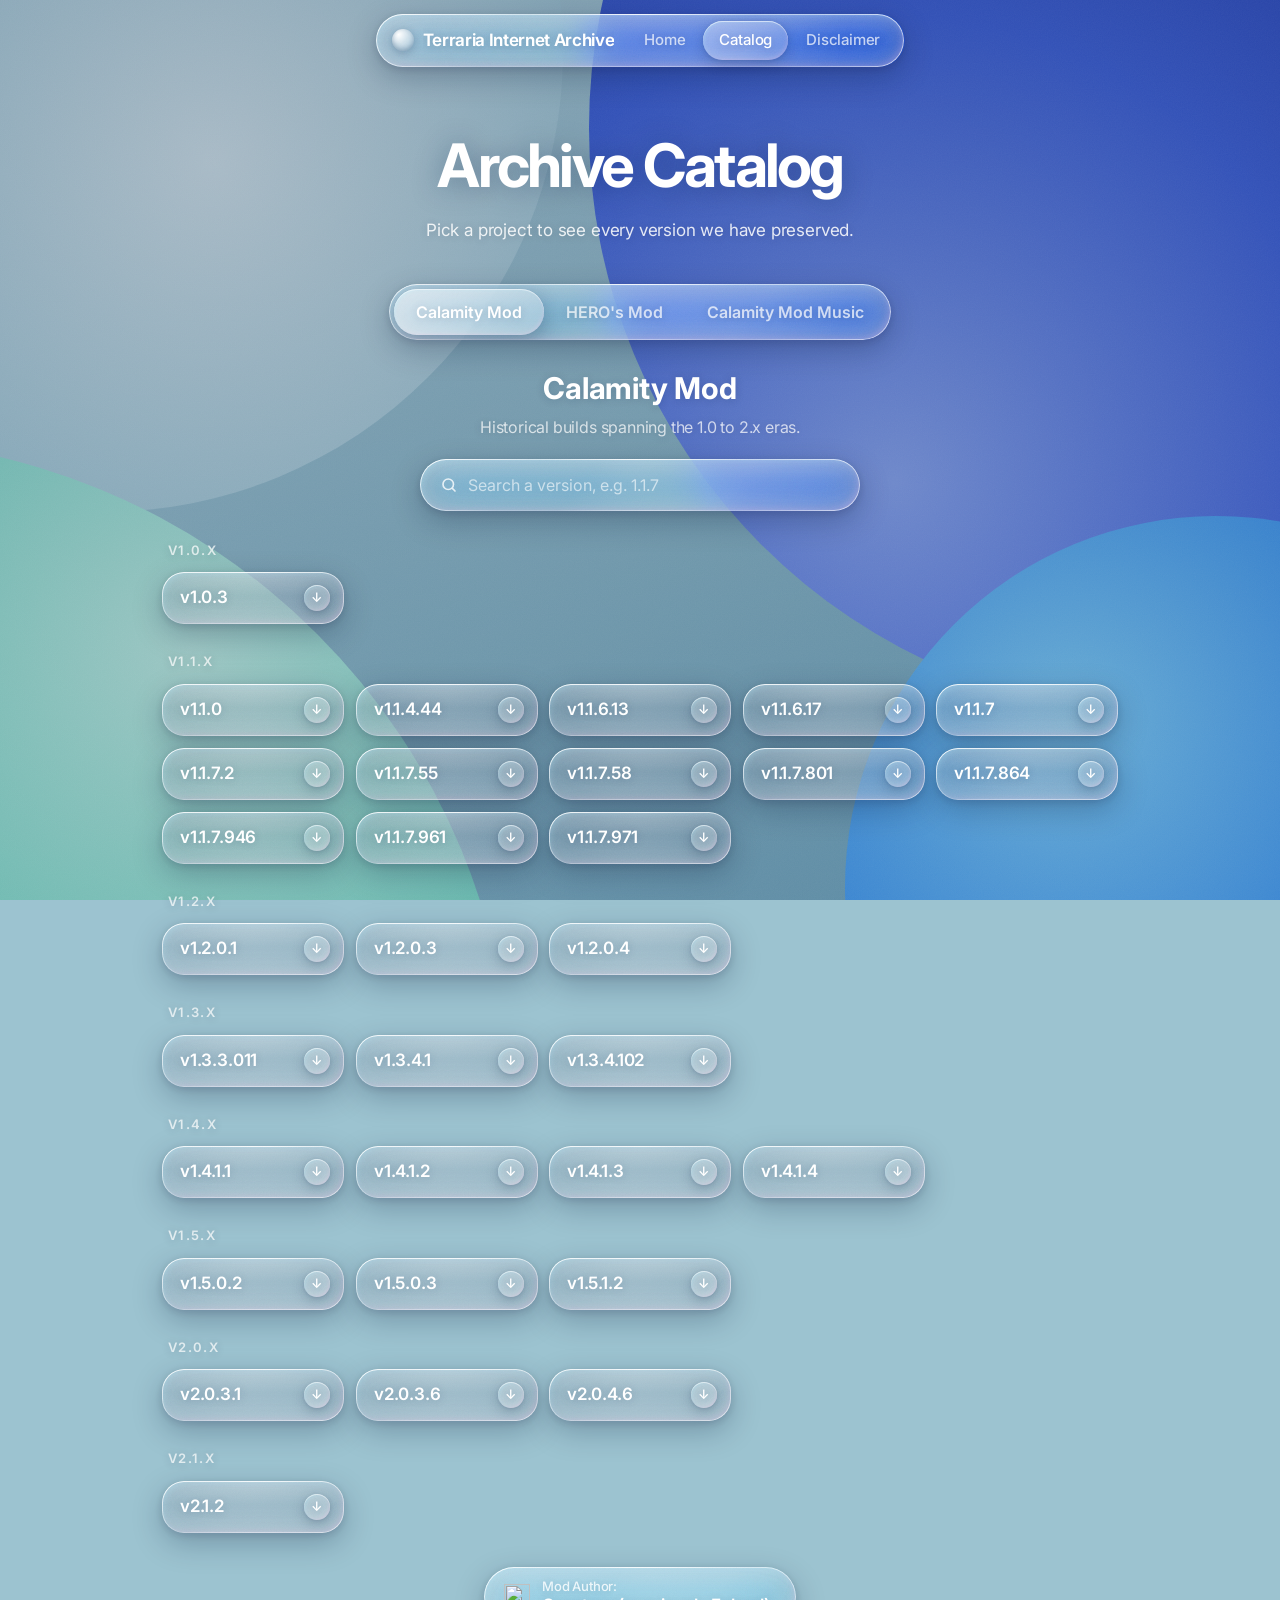
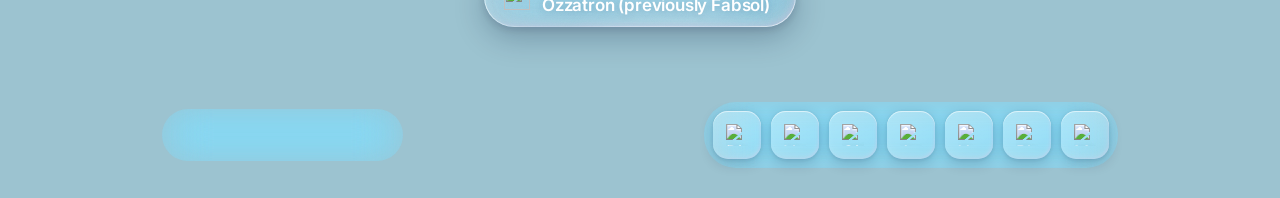
==== commit 2f599537: "Updated links in the footer The link section in the footer has been updated on all three pages (inde" ====
--- a/catalog.html
+++ b/catalog.html
@@ -64,9 +64,13 @@
       <div class="foot">
         <span class="note glass" id="note"><span class="note-clip"><span class="note-text">Not affiliated with Re-Logic.</span></span></span>
         <div class="dock glass">
+          <a href="https://discord.gg/8PgNAY9gZc" aria-label="Discord" title="Discord"><img src="https://cdn.simpleicons.org/discord/ffffff" alt="Discord"></a>
           <a href="https://www.youtube.com/@HIA64" aria-label="YouTube" title="YouTube"><img src="https://cdn.simpleicons.org/youtube/ffffff" alt="YouTube"></a>
-          <a href="https://discord.gg/8PgNAY9gZc" aria-label="Discord" title="Discord"><img src="https://cdn.simpleicons.org/discord/ffffff" alt="Discord"></a>
-          <a href="https://x.com/HIA64_TIA" aria-label="X (Twitter)" title="X (Twitter)"><img src="https://cdn.simpleicons.org/x/ffffff" alt="X"></a>
+          <a href="https://github.com/HIA64" aria-label="GitHub" title="GitHub"><img src="https://cdn.simpleicons.org/github/ffffff" alt="GitHub"></a>
+          <a href="https://archive.org/details/terraria-internet-archive" aria-label="Archive.org" title="Archive.org"><img src="https://cdn.simpleicons.org/internetarchive/ffffff" alt="Archive.org"></a>
+          <a href="https://x.com/HIA64_TIA" aria-label="X (Twitter)" title="X (Twitter)"><img src="https://cdn.simpleicons.org/x/ffffff" alt="X (Twitter)"></a>
+          <a href="https://bsky.app/profile/hia64.bsky.social" aria-label="Bluesky" title="Bluesky"><img src="https://cdn.simpleicons.org/bluesky/ffffff" alt="Bluesky"></a>
+          <a href="https://mastodon.social/@HIA64" aria-label="Mastodon" title="Mastodon"><img src="https://cdn.simpleicons.org/mastodon/ffffff" alt="Mastodon"></a>
         </div>
       </div>
     </div>
--- a/style.css
+++ b/style.css
@@ -447,6 +447,11 @@
 }
 .dock a:active { transform: scale(.92); }
 .dock img { width: 22px; height: 22px; display: block; }
+@media (max-width: 480px) {
+  .dock { gap: 6px; padding: 7px; max-width: 100%; }
+  .dock a { width: 38px; height: 38px; border-radius: 12px; }
+  .dock img { width: 19px; height: 19px; }
+}
 
 /*ANIMATIONS*/
 @keyframes riseIn { from { opacity: 0; transform: translateY(24px) scale(.97); } to { opacity: var(--o, 1); transform: none; } }
@@ -705,32 +710,50 @@
   .dock a { width: 44px; height: 44px; }
 }
 
-/* ===== performance: phones & any touch device ===== */
-@media (max-width: 760px), (pointer: coarse) {
+/* ===== phones & touch: the SAME Liquid Glass as desktop, tuned to stay smooth =====
+   Real backdrop blur + saturation stays (that is what makes it liquid glass). What is trimmed is
+   only what costs a lot and is invisible: smaller blur radius, no grain texture, no hover-only
+   helpers, no blur() in animations (animations are opacity/transform only). */
+@media (max-width: 760px), (hover: none) and (pointer: coarse) {
   :root {
     --noise: linear-gradient(transparent, transparent);
     --noise-soft: linear-gradient(transparent, transparent);
-    --inner: inset 0 1px 0 rgba(255,255,255,.42), inset 0 0 18px rgba(255,255,255,.07);
-    --inner-s: inset 0 1px 0 rgba(255,255,255,.5);
-    --elev-1: 0 6px 16px rgba(6,24,54,.22);
-    --elev-2: 0 8px 20px rgba(6,24,54,.26);
-    --elev-s: 0 2px 8px rgba(6,24,54,.18);
   }
-  /* the wallpaper is a static smooth gradient: blur on top of it changes nothing visually,
-     so only the nav (content scrolls under it) keeps a backdrop filter */
-  .glass, .btn.prime { -webkit-backdrop-filter: none; backdrop-filter: none; background-color: rgba(38, 70, 102, .30); }
-  .nav-pill.glass { -webkit-backdrop-filter: blur(14px) saturate(150%); backdrop-filter: blur(14px) saturate(150%); background-color: rgba(38, 70, 102, .26); }
-  .glass::before, .lite::before, .glass::after, .lite::after { display: none; }
+  .glass, .btn.prime {
+    -webkit-backdrop-filter: blur(16px) saturate(210%) brightness(1.08);
+    backdrop-filter: blur(16px) saturate(210%) brightness(1.08);
+  }
+  .lite { -webkit-backdrop-filter: blur(12px) saturate(200%) brightness(1.06); backdrop-filter: blur(12px) saturate(200%) brightness(1.06); }
+  .glass::after, .lite::after { display: none; }       /* hover hit-area helper, useless on touch */
   .wall::after { display: none; }
-  body { text-shadow: none; }
-  .hero h1, .page-head h1 { text-shadow: 0 1px 10px rgba(8, 40, 80, .3); }
   .widget, .card, .btn, .ver, .dock a { will-change: auto; backface-visibility: visible; }
-
-  /* entrance animations: only opacity + transform (no blur filter), shorter stagger */
-  @keyframes blurIn { from { opacity: 0; transform: translateY(14px); } to { opacity: 1; transform: none; } }
-  @keyframes riseIn { from { opacity: 0; transform: translateY(16px); } to { opacity: var(--o, 1); transform: none; } }
-  @keyframes dropIn { from { opacity: 0; transform: translateY(-16px); } to { opacity: 1; transform: none; } }
-  @keyframes pop    { from { opacity: 0; transform: translateY(8px); } to { opacity: 1; transform: none; } }
-  .ver { animation-delay: calc(min(var(--i, 0), 10) * 20ms); animation-duration: .35s; }
-  .seg-lens { transition-duration: .4s; }
-}
+  .glass, .lite { --reach: 0px; }
+
+  /* entrances: opacity + transform only (no filter: blur on text) */
+  @keyframes blurIn { from { opacity: 0; transform: translateY(16px); } to { opacity: 1; transform: none; } }
+  @keyframes riseIn { from { opacity: 0; transform: translateY(20px) scale(.97); } to { opacity: var(--o, 1); transform: none; } }
+  @keyframes dropIn { from { opacity: 0; transform: translateY(-18px) scale(.94); } to { opacity: 1; transform: none; } }
+  @keyframes pop    { from { opacity: 0; transform: translateY(10px) scale(.92); } to { opacity: 1; transform: none; } }
+  .ver { animation-duration: .4s; animation-delay: calc(min(var(--i, 0), 12) * 22ms); }
+  .reveal.in { animation-duration: .65s; }
+
+  /* press feedback replaces hover on touch */
+  .btn, .widget, .card, .ver, .dock a, .tab { transition: transform .35s var(--spring), background-color .25s; }
+  .btn:active, .widget:active, .card:active { transform: scale(.975); transition-duration: .12s; }
+  .ver:not(.off):active { transform: scale(.95); transition-duration: .12s; }
+  .tab:active { transform: scale(.94); }
+}
+
+/* LOW-END TIER: only switched on for genuinely weak hardware that is measurably janky while
+   scrolling (see site.js), or manually with ?fx=low. Glass is painted instead of blurred. */
+.lowfx .glass, .lowfx .lite, .lowfx .btn.prime { -webkit-backdrop-filter: none; backdrop-filter: none; }
+.lowfx .nav-pill.glass { -webkit-backdrop-filter: blur(10px) saturate(170%); backdrop-filter: blur(10px) saturate(170%); }
+.lowfx .glass, .lowfx .btn.prime {
+  background:
+    radial-gradient(260px circle at var(--mx, 50%) var(--my, -30%), rgba(255, 255, 255, .30), transparent 62%),
+    linear-gradient(180deg, rgba(255, 255, 255, .24) 0%, rgba(255, 255, 255, .05) 40%, transparent 62%),
+    linear-gradient(130deg, rgba(255, 255, 255, .26) 0%, rgba(255, 255, 255, .06) 38%, rgba(255, 255, 255, .13) 70%, rgba(255, 255, 255, .06) 100%),
+    rgba(70, 125, 190, .16);
+}
+.lowfx .reveal.in, .lowfx .ver, .lowfx .hero .btn, .lowfx .hero h1, .lowfx .hero p.sub,
+.lowfx .page-head h1, .lowfx .page-head p, .lowfx .segmented { animation-delay: 0s !important; animation-duration: .3s !important; }
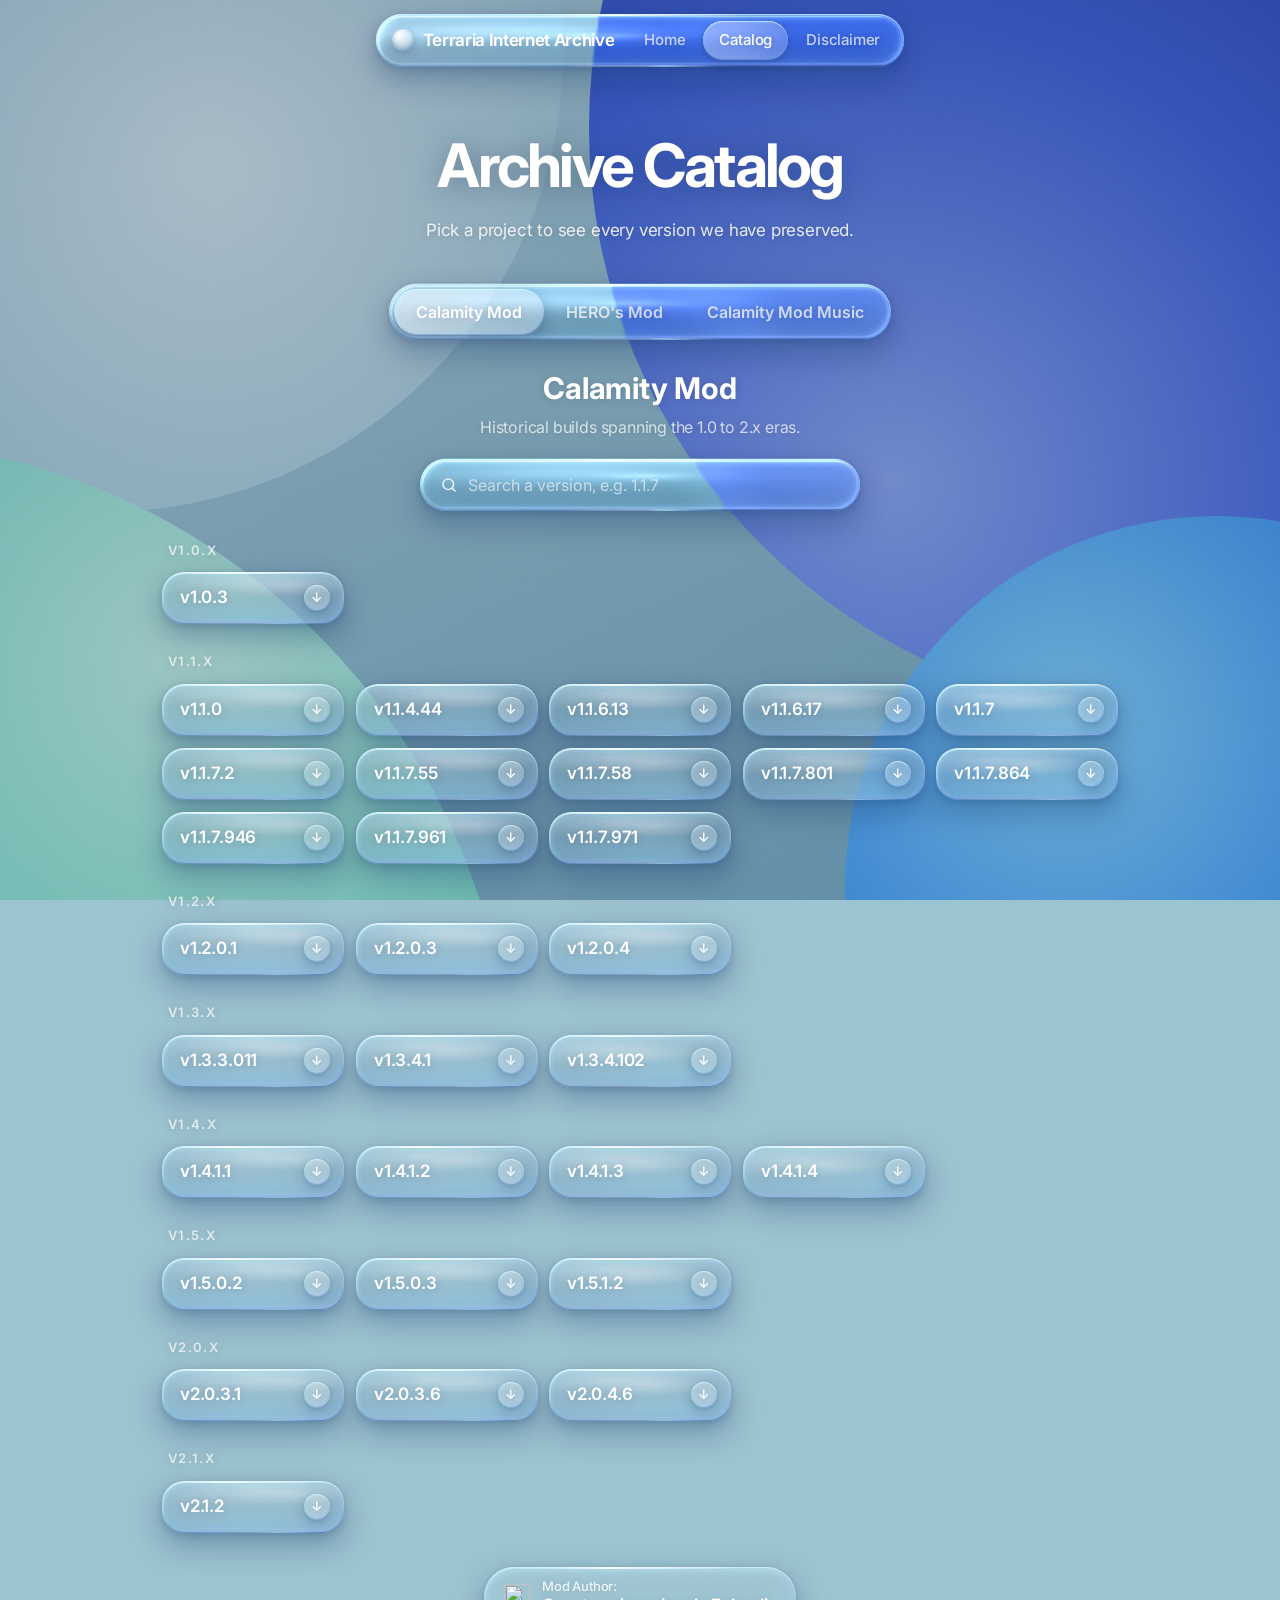
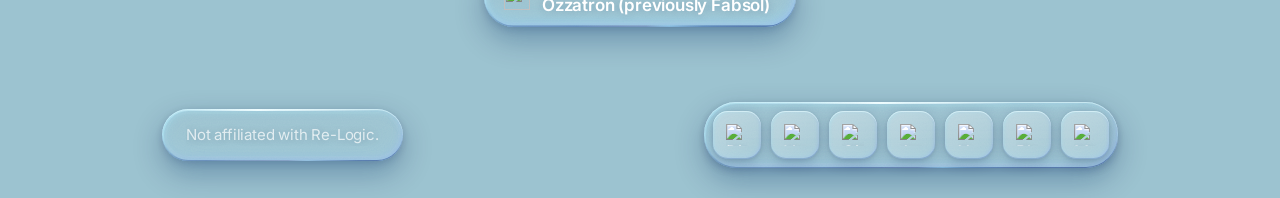
==== commit 22ec4ded: "Liquid Glass v3?!?!!?!? (upd after a month, omg) LIQUID GLASS v3:  when the WebGL lens is running (" ====
--- a/catalog.html
+++ b/catalog.html
@@ -9,8 +9,11 @@
   <script>document.documentElement.classList.add('js');</script>
   <link rel="preconnect" href="https://fonts.googleapis.com">
   <link rel="preconnect" href="https://fonts.gstatic.com" crossorigin>
-  <link rel="stylesheet" href="https://fonts.googleapis.com/css2?family=Inter:wght@400;500;600;700&display=swap">
+  <link rel="preconnect" href="https://cdn.simpleicons.org" crossorigin>
   <link rel="stylesheet" href="style.css">
+  <link rel="stylesheet" href="https://fonts.googleapis.com/css2?family=Inter:wght@400..700&display=swap" media="print" onload="this.media='all'">
+  <noscript><link rel="stylesheet" href="https://fonts.googleapis.com/css2?family=Inter:wght@400..700&display=swap"></noscript>
+  <link rel="icon" href="data:image/svg+xml,%3Csvg xmlns='http://www.w3.org/2000/svg' viewBox='0 0 32 32'%3E%3Ccircle cx='16' cy='16' r='15' fill='%238fbccb'/%3E%3Ccircle cx='12' cy='11' r='6' fill='%23fff' fill-opacity='.75'/%3E%3C/svg%3E">
 </head>
 <body>
 <div class="wall" aria-hidden="true">
@@ -64,13 +67,13 @@
       <div class="foot">
         <span class="note glass" id="note"><span class="note-clip"><span class="note-text">Not affiliated with Re-Logic.</span></span></span>
         <div class="dock glass">
-          <a href="https://discord.gg/8PgNAY9gZc" aria-label="Discord" title="Discord"><img src="https://cdn.simpleicons.org/discord/ffffff" alt="Discord"></a>
-          <a href="https://www.youtube.com/@HIA64" aria-label="YouTube" title="YouTube"><img src="https://cdn.simpleicons.org/youtube/ffffff" alt="YouTube"></a>
-          <a href="https://github.com/HIA64" aria-label="GitHub" title="GitHub"><img src="https://cdn.simpleicons.org/github/ffffff" alt="GitHub"></a>
-          <a href="https://archive.org/details/terraria-internet-archive" aria-label="Archive.org" title="Archive.org"><img src="https://cdn.simpleicons.org/internetarchive/ffffff" alt="Archive.org"></a>
-          <a href="https://x.com/HIA64_TIA" aria-label="X (Twitter)" title="X (Twitter)"><img src="https://cdn.simpleicons.org/x/ffffff" alt="X (Twitter)"></a>
-          <a href="https://bsky.app/profile/hia64.bsky.social" aria-label="Bluesky" title="Bluesky"><img src="https://cdn.simpleicons.org/bluesky/ffffff" alt="Bluesky"></a>
-          <a href="https://mastodon.social/@HIA64" aria-label="Mastodon" title="Mastodon"><img src="https://cdn.simpleicons.org/mastodon/ffffff" alt="Mastodon"></a>
+          <a href="https://discord.gg/8PgNAY9gZc" aria-label="Discord" title="Discord"><img width="22" height="22" loading="lazy" decoding="async" src="https://cdn.simpleicons.org/discord/ffffff" alt="Discord"></a>
+          <a href="https://www.youtube.com/@HIA64" aria-label="YouTube" title="YouTube"><img width="22" height="22" loading="lazy" decoding="async" src="https://cdn.simpleicons.org/youtube/ffffff" alt="YouTube"></a>
+          <a href="https://github.com/HIA64" aria-label="GitHub" title="GitHub"><img width="22" height="22" loading="lazy" decoding="async" src="https://cdn.simpleicons.org/github/ffffff" alt="GitHub"></a>
+          <a href="https://archive.org/details/terraria-internet-archive" aria-label="Archive.org" title="Archive.org"><img width="22" height="22" loading="lazy" decoding="async" src="https://cdn.simpleicons.org/internetarchive/ffffff" alt="Archive.org"></a>
+          <a href="https://x.com/HIA64_TIA" aria-label="X (Twitter)" title="X (Twitter)"><img width="22" height="22" loading="lazy" decoding="async" src="https://cdn.simpleicons.org/x/ffffff" alt="X (Twitter)"></a>
+          <a href="https://bsky.app/profile/hia64.bsky.social" aria-label="BlueSky" title="BlueSky"><img width="22" height="22" loading="lazy" decoding="async" src="https://cdn.simpleicons.org/bluesky/ffffff" alt="BlueSky"></a>
+          <a href="https://mastodon.social/@HIA64" aria-label="Mastodon" title="Mastodon"><img width="22" height="22" loading="lazy" decoding="async" src="https://cdn.simpleicons.org/mastodon/ffffff" alt="Mastodon"></a>
         </div>
       </div>
     </div>
@@ -157,6 +160,7 @@
       ic.className = "ic";
       ic.src = "https://cdn.simpleicons.org/github/ffffff";
       ic.alt = "";
+      ic.width = 26; ic.height = 26;
       const lbl = document.createElement("span");
       lbl.className = "lbl";
       const small = document.createElement("small");
@@ -194,9 +198,11 @@
     tabsEl.appendChild(b);
   });
 
-  searchEl.addEventListener("input", () => render(false));
-  window.addEventListener("resize", moveLens);
+  let st = 0;
+  searchEl.addEventListener("input", () => { clearTimeout(st); st = setTimeout(() => render(false), 120); });
+  /* only the tab bar width matters; window "resize" also fires while the phone toolbar slides */
   if (window.ResizeObserver) new ResizeObserver(moveLens).observe(tabsEl);
+  else window.addEventListener("resize", moveLens);
   if (document.fonts && document.fonts.ready) document.fonts.ready.then(moveLens);
 
   const fromHash = location.hash.replace("#", "");
--- a/style.css
+++ b/style.css
@@ -1,12 +1,12 @@
-/*Liquid Glass — iOS 26 / Apple Liquid Glass (performance-tuned)
+/*Liquid Glass — iOS 26 / Apple Liquid Glass
    Key principles:
-   - NO visible hard borders. Glass edges are defined only by
-     refraction, specular edge glow and shadow, exactly like iOS 26.
-   - Specular highlight: a radial-gradient "sheen" that shifts with
-     the mouse via --mx / --my (set in site.js).
-   - Depth: soft outer drop-shadow (not a border) beneath every surface.
-   - Active tab / selected state: a brighter inner surface, not a border.
-   - font: SF Pro on Apple devices, Inter elsewhere*/
+   -NO visible hard borders. Glass edges are defined only by
+    refraction, specular edge glow and shadow, exactly like iOS 26.
+   -Specular highlight: a radial-gradient "sheen" that shifts with
+    the mouse via --mx / --my (set in site.js).
+   -Depth: soft outer drop-shadow (not a border) beneath every surface.
+   -Active tab / selected state: a brighter inner surface, not a border.
+   -font: SF Pro on Apple devices, Inter elsewhere*/
 
 :root {
   --font: -apple-system, BlinkMacSystemFont, "SF Pro Display", "SF Pro Text", "Inter", system-ui, "Segoe UI", Roboto, sans-serif;
@@ -58,11 +58,7 @@
 .wrap { width: 100%; max-width: 1000px; margin: 0 auto; padding: 0 22px; }
 main { flex: 1; }
 
-/*THE GLASS MATERIAL — iOS 26 Liquid Glass recipe
-   No hard border. Edge definition comes from:
-     1. Specular edge glow  →  inset box-shadow with large blur
-     2. Surface sheen       →  radial-gradient chasing the mouse
-     3. Outer shadow        →  elevation / depth*/
+/*THE GLASS MATERIAL — iOS 26 Liquid Glass recipe*/
 .glass {
   position: relative;
   /* Surface: frosted, slightly warm tint + mouse-tracking specular */
@@ -85,11 +81,7 @@
   -webkit-backdrop-filter: blur(20px) saturate(190%) brightness(1.06);
   backdrop-filter: blur(20px) saturate(190%) brightness(1.06);
 
-  /* Shadows:
-       - specular top-left edge glow (replaces border)
-       - soft inner ambient (gives thickness)
-       - soft outer drop shadow (elevation)
-       - subtle bottom-edge darkening (ground shadow, like iOS dock)*/
+  /* Shadows:*/
   box-shadow:
     /* top-left specular edge — the "glass rim" */
     inset 0.5px 0.5px 0 rgba(255, 255, 255, .85),
@@ -143,9 +135,7 @@
 }
 .icon-sq svg { width: 30px; height: 30px; fill: none; stroke: #fff; stroke-width: 1.7; stroke-linecap: round; stroke-linejoin: round; }
 
-/* FLOATING NAV CAPSULE
-   iOS 26: nav bar is a free-floating pill, no border, pure glass.
-   The "active" link gets a brighter inset surface, not an outline.*/
+/* FLOATING NAV CAPSULE*/
 .topnav { position: fixed; top: 14px; left: 0; right: 0; z-index: 50; display: flex; justify-content: center; pointer-events: none; padding: 0 12px; }
 .nav-pill {
   pointer-events: auto; display: flex; align-items: center; gap: 4px;
@@ -447,11 +437,6 @@
 }
 .dock a:active { transform: scale(.92); }
 .dock img { width: 22px; height: 22px; display: block; }
-@media (max-width: 480px) {
-  .dock { gap: 6px; padding: 7px; max-width: 100%; }
-  .dock a { width: 38px; height: 38px; border-radius: 12px; }
-  .dock img { width: 19px; height: 19px; }
-}
 
 /*ANIMATIONS*/
 @keyframes riseIn { from { opacity: 0; transform: translateY(24px) scale(.97); } to { opacity: var(--o, 1); transform: none; } }
@@ -639,7 +624,7 @@
 }
 
 
-/* ===== MOBILE FIXES & PERFORMANCE LAYER (last on purpose) ===== */
+/* MOBILE FIXES & PERFORMANCE LAYER*/
 html { -webkit-text-size-adjust: 100%; overflow-x: clip; }
 body { overflow-x: clip; -webkit-tap-highlight-color: transparent; }
 @supports (min-height: 100dvh) { body { min-height: 100dvh; } .page { min-height: calc(100dvh - 92px); } }
@@ -706,14 +691,11 @@
   .nav-pill nav a { padding: 8px 12px; font-size: 14px; }
   body { padding-top: 76px; }
   .hero h1 { font-size: clamp(34px, 11vw, 48px); }
-  .dock { gap: 8px; padding: 7px; border-radius: 28px; }
+  .dock { gap: 8px; padding: 7px; border-radius: 28px; flex-wrap: wrap; justify-content: center; max-width: 100%; }
   .dock a { width: 44px; height: 44px; }
 }
 
-/* ===== phones & touch: the SAME Liquid Glass as desktop, tuned to stay smooth =====
-   Real backdrop blur + saturation stays (that is what makes it liquid glass). What is trimmed is
-   only what costs a lot and is invisible: smaller blur radius, no grain texture, no hover-only
-   helpers, no blur() in animations (animations are opacity/transform only). */
+/*phones & touch: the SAME Liquid Glass as desktop, tuned to stay smooth*/
 @media (max-width: 760px), (hover: none) and (pointer: coarse) {
   :root {
     --noise: linear-gradient(transparent, transparent);
@@ -744,8 +726,6 @@
   .tab:active { transform: scale(.94); }
 }
 
-/* LOW-END TIER: only switched on for genuinely weak hardware that is measurably janky while
-   scrolling (see site.js), or manually with ?fx=low. Glass is painted instead of blurred. */
 .lowfx .glass, .lowfx .lite, .lowfx .btn.prime { -webkit-backdrop-filter: none; backdrop-filter: none; }
 .lowfx .nav-pill.glass { -webkit-backdrop-filter: blur(10px) saturate(170%); backdrop-filter: blur(10px) saturate(170%); }
 .lowfx .glass, .lowfx .btn.prime {
@@ -757,3 +737,171 @@
 }
 .lowfx .reveal.in, .lowfx .ver, .lowfx .hero .btn, .lowfx .hero h1, .lowfx .hero p.sub,
 .lowfx .page-head h1, .lowfx .page-head p, .lowfx .segmented { animation-delay: 0s !important; animation-duration: .3s !important; }
+
+
+/* LIQUID GLASS v2: layered material
+   base tint / refraction / specular / edge / depth, all cool-toned.
+   site.js sets --la (angle toward the lamp), --sx/--sy (highlight spot)
+   per element, and adds html.refract in Chromium for the real lens. */
+@property --la { syntax: '<angle>'; inherits: false; initial-value: 315deg; }
+
+:root {
+  /* EDGE + thickness: bright top lip, darker bottom lip, side reflections,
+     a second faint inner edge (the bezel), cold light inside the bevel */
+  --inner:
+    inset 0 1px 0 rgba(232, 252, 255, .55),
+    inset 0 -1px 0 rgba(8, 40, 110, .22),
+    inset 1px 0 0 rgba(180, 235, 255, .16),
+    inset -1px 0 0 rgba(180, 235, 255, .10),
+    inset 0 0 0 5px rgba(255, 255, 255, .035),
+    inset 3px 4px 10px -4px rgba(150, 230, 255, .55),
+    inset -3px -4px 10px -4px rgba(120, 150, 255, .40),
+    inset 0 -18px 26px -14px rgba(160, 225, 255, .22),
+    inset 0 0 34px rgba(190, 235, 255, .08);
+  --inner-s:
+    inset 0 1px 0 rgba(232, 252, 255, .60),
+    inset 0 -1px 0 rgba(8, 40, 110, .18),
+    inset 2px 2px 5px -3px rgba(150, 230, 255, .55),
+    inset -2px -2px 5px -3px rgba(120, 150, 255, .40),
+    inset 0 -7px 10px -5px rgba(190, 240, 255, .18);
+  /* buttons are more convex: pillowy top, glowing underside */
+  --inner-btn:
+    var(--inner),
+    inset 0 9px 14px -7px rgba(240, 253, 255, .32),
+    inset 0 -11px 16px -7px rgba(150, 225, 255, .30);
+  /* DEPTH: blue-tinted contact shadow + a faint caustic of light under the glass */
+  --elev-1: 0 12px 30px rgba(4, 26, 78, .30), 0 2px 8px rgba(4, 26, 78, .16), 0 18px 22px -16px rgba(130, 225, 255, .20);
+  --elev-2: 0 26px 56px rgba(4, 26, 78, .38), 0 6px 18px rgba(4, 26, 78, .22), 0 24px 28px -16px rgba(130, 225, 255, .26);
+  --elev-s: 0 4px 14px rgba(4, 26, 78, .22), 0 1px 4px rgba(4, 26, 78, .10);
+}
+
+/* BASE + SPECULAR layers:
+   cursor hot spot / main highlight / secondary glint (breaks symmetry) /
+   cool bounce light on the far side / vertical cyan wash / grain / tint */
+.glass { --tint: rgba(34, 78, 122, .16); }
+.lite  { --tint: rgba(48, 90, 130, .24); }
+.glass, .lite, .btn.prime, .btn.prime:hover {
+  background:
+    radial-gradient(340px circle at var(--mx, 50%) var(--my, -30%), rgba(235, 252, 255, .24), transparent 62%),
+    radial-gradient(78% 54% at var(--sx, 28%) var(--sy, 6%), rgba(236, 252, 255, .30), rgba(236, 252, 255, .06) 55%, transparent 74%),
+    radial-gradient(34% 22% at calc(var(--sx, 28%) + 22%) calc(var(--sy, 6%) + 10%), rgba(255, 255, 255, .22), transparent 100%),
+    radial-gradient(120% 70% at calc(100% - var(--sx, 28%)) calc(100% - var(--sy, 6%)), rgba(120, 215, 255, .20), transparent 70%),
+    linear-gradient(180deg, rgba(190, 235, 255, .16), rgba(190, 235, 255, .02) 40%, rgba(30, 90, 170, .10)),
+    var(--noise-soft),
+    var(--tint, rgba(34, 78, 122, .16));
+}
+.btn.prime:active { background-color: rgba(255, 255, 255, .20); }
+
+/* EDGE layer: a conic rim that is brightest toward the lamp (--la), has a cooler
+   bounce on the opposite side, a darker lower edge, and still ignites under the cursor */
+.glass::before, .lite::before {
+  padding: 1.5px;
+  background:
+    radial-gradient(150px circle at var(--mx, 50%) var(--my, -40%), rgba(240, 253, 255, .95), transparent 70%),
+    conic-gradient(from var(--la, 315deg) at 50% 50%,
+      rgba(240, 253, 255, .95) 0deg, rgba(190, 240, 255, .38) 38deg, rgba(255, 255, 255, .03) 92deg,
+      rgba(255, 255, 255, .03) 150deg, rgba(150, 225, 255, .50) 180deg, rgba(255, 255, 255, .03) 214deg,
+      rgba(255, 255, 255, .03) 268deg, rgba(190, 240, 255, .38) 322deg, rgba(240, 253, 255, .95) 360deg),
+    linear-gradient(0deg, rgba(6, 38, 110, .34), transparent 46%);
+}
+
+/* convex buttons */
+.btn.glass, .btn.glass.prime { box-shadow: var(--inner-btn), var(--elev-1); }
+.btn.glass:hover, .btn.glass.prime:hover { box-shadow: var(--inner-btn), var(--elev-2); }
+
+/* keep the accessibility / no-backdrop fallbacks working over the new background */
+@supports not ((backdrop-filter: blur(1px)) or (-webkit-backdrop-filter: blur(1px))) {
+  .glass, .btn.prime, .btn.prime:hover { background: rgba(46, 80, 116, .88); }
+}
+@media (prefers-reduced-transparency: reduce) {
+  .glass, .lite, .btn.prime, .btn.prime:hover { background: rgba(46, 80, 116, .94); }
+}
+
+
+/*LIQUID GLASS v3: when the WebGL lens is running (html.gl) it paints the refracted,
+  tinted fill and the reflections, so the CSS surface keeps only grain, rim and shadows.*/
+.gl .glass, .gl .btn.prime, .gl .btn.prime:hover {
+  -webkit-backdrop-filter: none; backdrop-filter: none;
+  background: var(--noise-soft);
+}
+.gl .btn.prime:active { background-color: rgba(255, 255, 255, .20); }
+
+
+/*BUDGET-PHONE TIER
+   Applies on phones / touch screens only; desktop is untouched.
+   Add ?fx=high to the URL to see the old full-cost version on a phone for comparison.*/
+@media (max-width: 760px), (hover: none) and (pointer: coarse) {
+
+  /* lighter shadow recipe (vars must be redefined together because they reference each other) */
+  html:not(.hifx) {
+    --inner:
+      inset 0 1px 0 rgba(232, 252, 255, .50),
+      inset 0 -1px 0 rgba(8, 40, 110, .20),
+      inset 2px 3px 8px -4px rgba(150, 230, 255, .45),
+      inset -2px -3px 8px -4px rgba(120, 150, 255, .32),
+      inset 0 -10px 16px -10px rgba(160, 225, 255, .22);
+    --inner-s:
+      inset 0 1px 0 rgba(232, 252, 255, .55),
+      inset 0 -1px 0 rgba(8, 40, 110, .16),
+      inset 1px 2px 4px -3px rgba(150, 230, 255, .50);
+    --inner-btn: var(--inner), inset 0 7px 10px -6px rgba(240, 253, 255, .26);
+    --elev-1: 0 8px 22px rgba(4, 26, 78, .26), 0 1px 4px rgba(4, 26, 78, .14);
+    --elev-2: var(--elev-1);
+    --elev-s: 0 3px 8px rgba(4, 26, 78, .20);
+  }
+
+  /* wallpaper: fixed height (no resize with the toolbar), own layer, painted once */
+  html:not(.hifx) .wall {
+    inset: auto; top: 0; left: 0; width: 100%;
+    height: 100vh; height: 100lvh;
+    contain: strict; transform: translateZ(0);
+  }
+  /* static viewport units: dvh re-layouts the page when the toolbar slides */
+  html:not(.hifx) body { min-height: 100vh; min-height: 100svh; }
+  html:not(.hifx) .page { min-height: calc(100vh - 92px); min-height: calc(100svh - 92px); }
+
+  /* GLASS: no live blur, baked tint instead (3 gradient layers instead of 7) */
+  html:not(.hifx) .glass,
+  html:not(.hifx) .btn.prime,
+  html:not(.hifx) .btn.prime:hover {
+    -webkit-backdrop-filter: none; backdrop-filter: none;
+    background:
+      radial-gradient(80% 55% at 28% 6%, rgba(236, 252, 255, .30), rgba(236, 252, 255, .05) 55%, transparent 74%),
+      linear-gradient(180deg, rgba(190, 235, 255, .18), rgba(190, 235, 255, .02) 42%, rgba(30, 90, 170, .12)),
+      rgba(40, 88, 134, .30);
+  }
+  /* the floating nav is the only element that really passes over content: keep a cheap real blur */
+  html:not(.hifx) .nav-pill.glass {
+    -webkit-backdrop-filter: blur(10px) saturate(170%); backdrop-filter: blur(10px) saturate(170%);
+    background:
+      radial-gradient(80% 90% at 28% 0%, rgba(236, 252, 255, .28), transparent 72%),
+      linear-gradient(180deg, rgba(190, 235, 255, .16), rgba(30, 90, 170, .10)),
+      rgba(40, 88, 134, .22);
+  }
+
+  /* version tiles (30+ of them): flat painted glass, no blur, no mask rim */
+  html:not(.hifx) .lite {
+    -webkit-backdrop-filter: none; backdrop-filter: none;
+    background:
+      linear-gradient(180deg, rgba(255, 255, 255, .24), rgba(255, 255, 255, .06) 50%, rgba(255, 255, 255, .10)),
+      rgba(50, 98, 144, .34);
+    box-shadow: inset 0 1px 0 rgba(232, 252, 255, .45), inset 0 -1px 0 rgba(8, 40, 110, .16), 0 3px 10px rgba(4, 26, 78, .20);
+  }
+  html:not(.hifx) .lite::before { display: none; }
+  html:not(.hifx) .ver .go { box-shadow: inset 0 1px 0 rgba(232, 252, 255, .5); }
+  html:not(.hifx) .ver { animation: tileIn .28s ease-out backwards; animation-delay: calc(min(var(--i, 0), 8) * 18ms); }
+  @keyframes tileIn { from { opacity: 0; } to { opacity: 1; } }
+
+  /* blurred text-shadow is expensive to raster on lots of text: tighter, cheaper */
+  html:not(.hifx) body { text-shadow: 0 1px 3px rgba(8, 36, 70, .22); }
+  html:not(.hifx) .hero h1,
+  html:not(.hifx) .page-head h1,
+  html:not(.hifx) .widget .w-num { text-shadow: 0 2px 12px rgba(8, 40, 80, .30); }
+  html:not(.hifx) .btn.prime, html:not(.hifx) .btn.prime:hover { text-shadow: 0 1px 3px rgba(8, 36, 70, .22); }
+
+  /* animated counters: fixed-width digits, no reflow while they count */
+  .widget .w-num { font-variant-numeric: tabular-nums; }
+
+  /* rotating footer note: fade only, no width/height transition (that was a layout every frame) */
+  html:not(.hifx) .note-clip { transition: none; }
+}
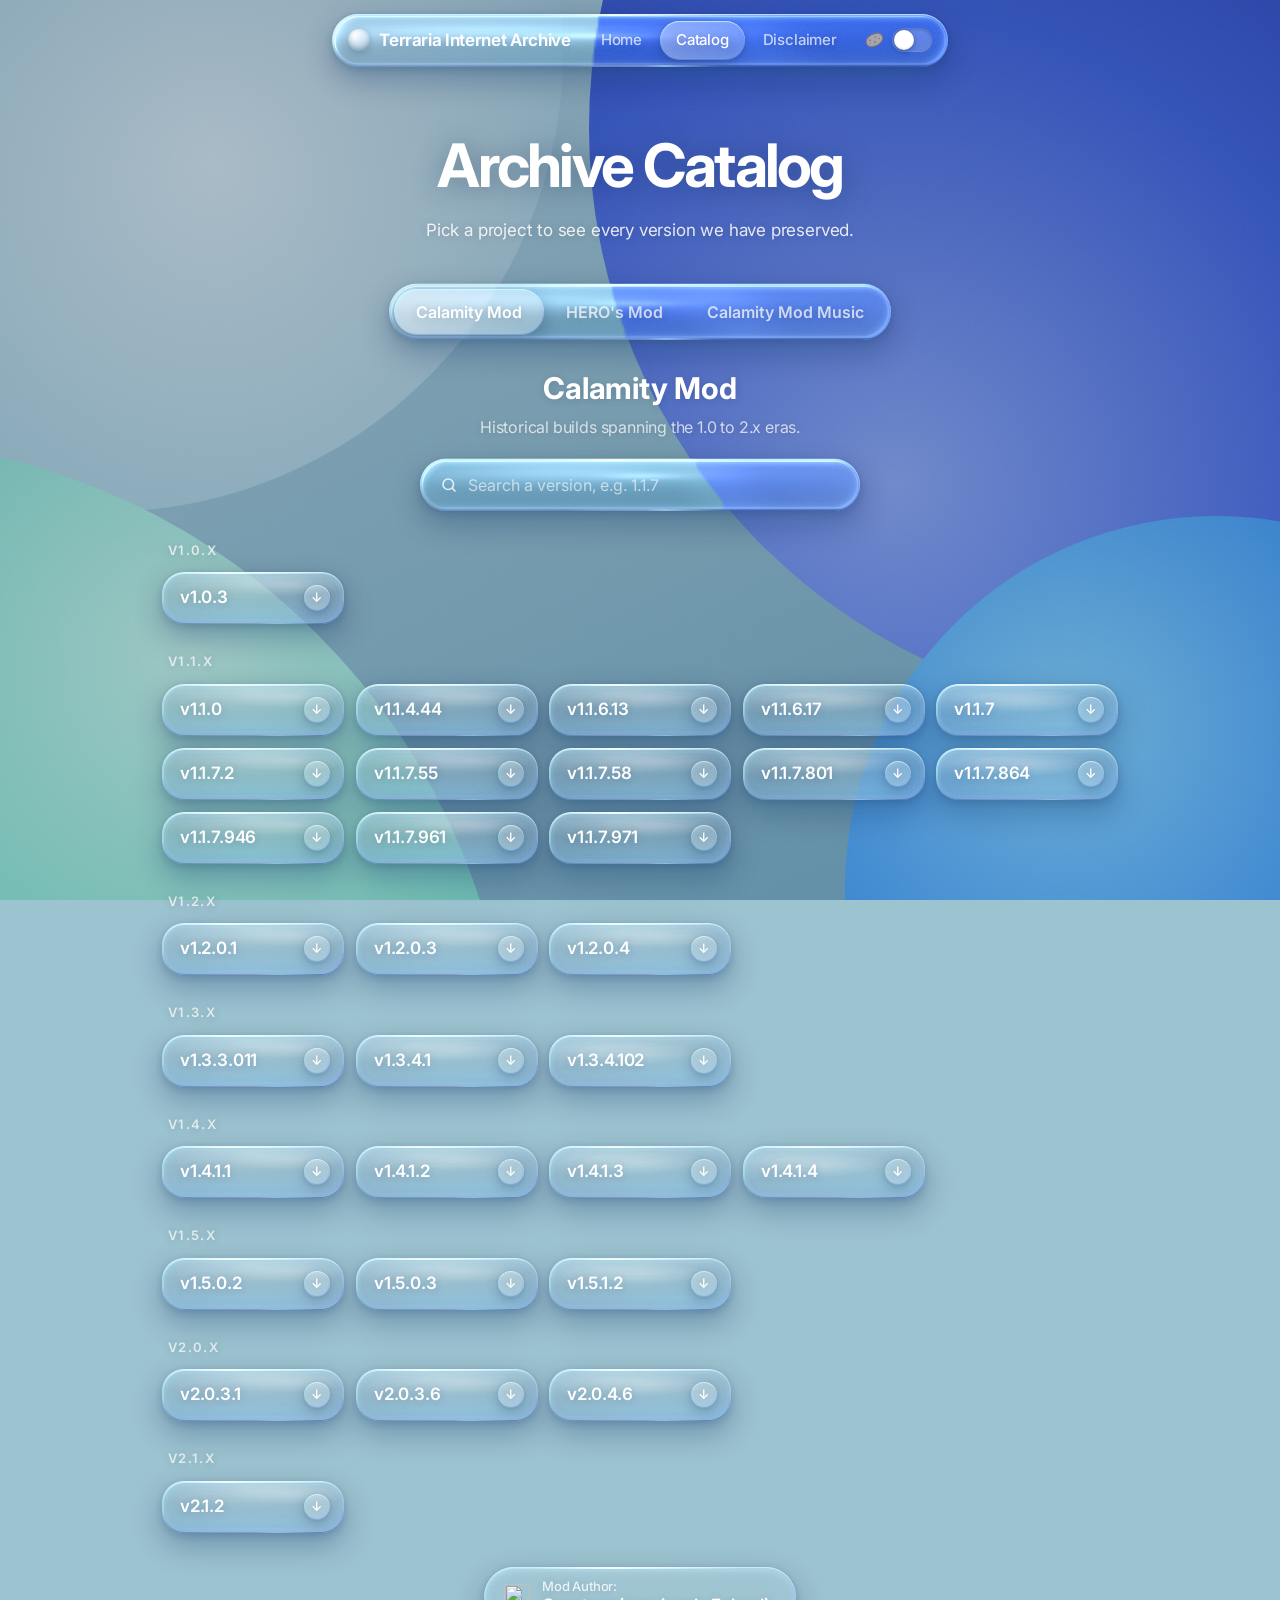
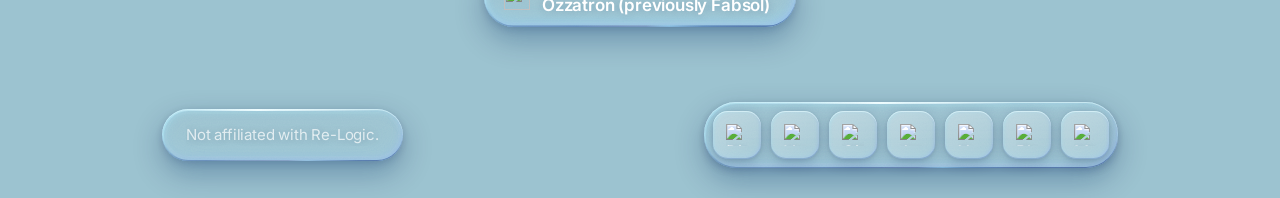
==== commit eaffe25b: "Potato Mode + Phones Optimization 1. Now on phones the canvas lies in the document (position: absolu" ====
--- a/catalog.html
+++ b/catalog.html
@@ -6,7 +6,7 @@
   <meta name="theme-color" content="#8fbccb">
   <title>Catalog | Terraria Internet Archive</title>
   <meta name="description" content="Browse archived versions of Calamity Mod, HERO's Mod, Calamity Mod Music and more.">
-  <script>document.documentElement.classList.add('js');</script>
+  <script>(function(d){d.classList.add('js');var l=/[?&]fx=low(?:&|$)/.test(location.search);try{if(l)localStorage.setItem('tia-lite','1');else l=localStorage.getItem('tia-lite')==='1'}catch(e){}if(l)d.classList.add('potato')})(document.documentElement)</script>
   <link rel="preconnect" href="https://fonts.googleapis.com">
   <link rel="preconnect" href="https://fonts.gstatic.com" crossorigin>
   <link rel="preconnect" href="https://cdn.simpleicons.org" crossorigin>
@@ -24,11 +24,17 @@
 <header class="topnav">
   <div class="nav-pill glass">
     <div class="logo"><span class="mark"></span><span class="text">Terraria Internet Archive</span></div>
-    <nav>
-      <a href="index.html">Home</a>
-      <a class="active" href="catalog.html">Catalog</a>
-      <a href="disclaimer.html">Disclaimer</a>
-    </nav>
+    <div class="nav-rest">
+      <nav>
+        <a href="index.html">Home</a>
+        <a class="active" href="catalog.html">Catalog</a>
+        <a href="disclaimer.html">Disclaimer</a>
+      </nav>
+        <button class="lite-toggle" type="button" role="switch" aria-checked="false" aria-label="Lite mode: simplified CSS rendering" title="Lite mode">
+          <svg class="potato" viewBox="0 0 24 24" aria-hidden="true"><g transform="rotate(-24 12 12)"><path d="M2.9 13.1C2.5 9.3 6.3 6 11.5 5.8c5.2-.2 9.9 1.5 10.5 5.3.6 3.8-3.4 7.2-8.7 7.4-5.1.2-9.9-1.5-10.4-5.4Z" fill="#e0b975" stroke="#a97b3f" stroke-width="1.2"/><circle cx="8" cy="10.6" r=".9" fill="#a97b3f"/><circle cx="14.6" cy="9.6" r=".8" fill="#a97b3f"/><circle cx="12.2" cy="14.4" r="1" fill="#a97b3f"/><circle cx="18" cy="13" r=".7" fill="#a97b3f"/><circle cx="6.2" cy="14" r=".6" fill="#a97b3f"/></g></svg>
+          <span class="lever"><i></i></span>
+        </button>
+    </div>
   </div>
 </header>
 
@@ -67,14 +73,21 @@
       <div class="foot">
         <span class="note glass" id="note"><span class="note-clip"><span class="note-text">Not affiliated with Re-Logic.</span></span></span>
         <div class="dock glass">
-          <a href="https://discord.gg/8PgNAY9gZc" aria-label="Discord" title="Discord"><img width="22" height="22" loading="lazy" decoding="async" src="https://cdn.simpleicons.org/discord/ffffff" alt="Discord"></a>
-          <a href="https://www.youtube.com/@HIA64" aria-label="YouTube" title="YouTube"><img width="22" height="22" loading="lazy" decoding="async" src="https://cdn.simpleicons.org/youtube/ffffff" alt="YouTube"></a>
-          <a href="https://github.com/HIA64" aria-label="GitHub" title="GitHub"><img width="22" height="22" loading="lazy" decoding="async" src="https://cdn.simpleicons.org/github/ffffff" alt="GitHub"></a>
-          <a href="https://archive.org/details/terraria-internet-archive" aria-label="Archive.org" title="Archive.org"><img width="22" height="22" loading="lazy" decoding="async" src="https://cdn.simpleicons.org/internetarchive/ffffff" alt="Archive.org"></a>
-          <a href="https://x.com/HIA64_TIA" aria-label="X (Twitter)" title="X (Twitter)"><img width="22" height="22" loading="lazy" decoding="async" src="https://cdn.simpleicons.org/x/ffffff" alt="X (Twitter)"></a>
-          <a href="https://bsky.app/profile/hia64.bsky.social" aria-label="BlueSky" title="BlueSky"><img width="22" height="22" loading="lazy" decoding="async" src="https://cdn.simpleicons.org/bluesky/ffffff" alt="BlueSky"></a>
-          <a href="https://mastodon.social/@HIA64" aria-label="Mastodon" title="Mastodon"><img width="22" height="22" loading="lazy" decoding="async" src="https://cdn.simpleicons.org/mastodon/ffffff" alt="Mastodon"></a>
+          <div class="dock-track">
+            <div class="dock-page">
+              <a href="https://discord.gg/8PgNAY9gZc" aria-label="Discord" title="Discord"><img width="22" height="22" loading="lazy" decoding="async" src="https://cdn.simpleicons.org/discord/ffffff" alt="Discord"></a>
+              <a href="https://www.youtube.com/@HIA64" aria-label="YouTube" title="YouTube"><img width="22" height="22" loading="lazy" decoding="async" src="https://cdn.simpleicons.org/youtube/ffffff" alt="YouTube"></a>
+              <a href="https://github.com/HIA64" aria-label="GitHub" title="GitHub"><img width="22" height="22" loading="lazy" decoding="async" src="https://cdn.simpleicons.org/github/ffffff" alt="GitHub"></a>
+              <a href="https://archive.org/details/terraria-internet-archive" aria-label="Archive.org" title="Archive.org"><img width="22" height="22" loading="lazy" decoding="async" src="https://cdn.simpleicons.org/internetarchive/ffffff" alt="Archive.org"></a>
+            </div>
+            <div class="dock-page">
+              <a href="https://x.com/HIA64_TIA" aria-label="X (Twitter)" title="X (Twitter)"><img width="22" height="22" loading="lazy" decoding="async" src="https://cdn.simpleicons.org/x/ffffff" alt="X (Twitter)"></a>
+              <a href="https://bsky.app/profile/hia64.bsky.social" aria-label="BlueSky" title="BlueSky"><img width="22" height="22" loading="lazy" decoding="async" src="https://cdn.simpleicons.org/bluesky/ffffff" alt="BlueSky"></a>
+              <a href="https://mastodon.social/@HIA64" aria-label="Mastodon" title="Mastodon"><img width="22" height="22" loading="lazy" decoding="async" src="https://cdn.simpleicons.org/mastodon/ffffff" alt="Mastodon"></a>
+            </div>
+          </div>
         </div>
+        <div class="dock-dots"><button type="button" class="on" aria-label="Social links, page 1"></button><button type="button" aria-label="Social links, page 2"></button></div>
       </div>
     </div>
   </footer>
--- a/style.css
+++ b/style.css
@@ -150,9 +150,6 @@
   box-shadow: inset 0 -2px 5px rgba(20, 60, 100, .3), 0 2px 8px rgba(6, 24, 54, .22);
 }
 .logo .text { display: inline-block; white-space: nowrap; max-width: 240px; overflow: hidden; transition: max-width .55s var(--ease), opacity .3s; }
-.topnav.compact .nav-pill { transform: scale(.94); padding-left: 10px; }
-.topnav.compact .logo { margin-right: 4px; }
-.topnav.compact .logo .text { max-width: 0; opacity: 0; }
 .nav-pill nav { display: flex; gap: 2px; }
 .nav-pill nav a {
   text-decoration: none; color: var(--muted); font-weight: 500; font-size: 15px;
@@ -467,7 +464,6 @@
   .foot .note { padding: 13px 16px; }
   .creator { padding: 20px 22px; border-radius: 28px; }
   .panel { padding: 24px 22px; border-radius: 30px; }
-  .logo .text { display: none; }
   .foot { justify-content: center; }
 }
 
@@ -570,7 +566,6 @@
 .ver:active { background-color: rgba(255, 255, 255, .20); }
 
 /* The wallpaper is static: no drifting blobs, so the glass never re-blurs a moving background. */
-
 
 /* LAST TWO TOUCHES */
 
@@ -686,8 +681,6 @@
 @media (max-width: 480px) {
   .topnav { top: 10px; padding: 0 8px; }
   .nav-pill { padding: 5px; }
-  .logo { display: none; }
-  .nav-pill nav { width: 100%; justify-content: space-between; }
   .nav-pill nav a { padding: 8px 12px; font-size: 14px; }
   body { padding-top: 76px; }
   .hero h1 { font-size: clamp(34px, 11vw, 48px); }
@@ -725,19 +718,6 @@
   .ver:not(.off):active { transform: scale(.95); transition-duration: .12s; }
   .tab:active { transform: scale(.94); }
 }
-
-.lowfx .glass, .lowfx .lite, .lowfx .btn.prime { -webkit-backdrop-filter: none; backdrop-filter: none; }
-.lowfx .nav-pill.glass { -webkit-backdrop-filter: blur(10px) saturate(170%); backdrop-filter: blur(10px) saturate(170%); }
-.lowfx .glass, .lowfx .btn.prime {
-  background:
-    radial-gradient(260px circle at var(--mx, 50%) var(--my, -30%), rgba(255, 255, 255, .30), transparent 62%),
-    linear-gradient(180deg, rgba(255, 255, 255, .24) 0%, rgba(255, 255, 255, .05) 40%, transparent 62%),
-    linear-gradient(130deg, rgba(255, 255, 255, .26) 0%, rgba(255, 255, 255, .06) 38%, rgba(255, 255, 255, .13) 70%, rgba(255, 255, 255, .06) 100%),
-    rgba(70, 125, 190, .16);
-}
-.lowfx .reveal.in, .lowfx .ver, .lowfx .hero .btn, .lowfx .hero h1, .lowfx .hero p.sub,
-.lowfx .page-head h1, .lowfx .page-head p, .lowfx .segmented { animation-delay: 0s !important; animation-duration: .3s !important; }
-
 
 /* LIQUID GLASS v2: layered material
    base tint / refraction / specular / edge / depth, all cool-toned.
@@ -827,81 +807,164 @@
 .gl .btn.prime:active { background-color: rgba(255, 255, 255, .20); }
 
 
-/*BUDGET-PHONE TIER
-   Applies on phones / touch screens only; desktop is untouched.
-   Add ?fx=high to the URL to see the old full-cost version on a phone for comparison.*/
+/* PHONES & TOUCH: layout that is always on */
 @media (max-width: 760px), (hover: none) and (pointer: coarse) {
-
-  /* lighter shadow recipe (vars must be redefined together because they reference each other) */
-  html:not(.hifx) {
-    --inner:
-      inset 0 1px 0 rgba(232, 252, 255, .50),
-      inset 0 -1px 0 rgba(8, 40, 110, .20),
-      inset 2px 3px 8px -4px rgba(150, 230, 255, .45),
-      inset -2px -3px 8px -4px rgba(120, 150, 255, .32),
-      inset 0 -10px 16px -10px rgba(160, 225, 255, .22);
-    --inner-s:
-      inset 0 1px 0 rgba(232, 252, 255, .55),
-      inset 0 -1px 0 rgba(8, 40, 110, .16),
-      inset 1px 2px 4px -3px rgba(150, 230, 255, .50);
-    --inner-btn: var(--inner), inset 0 7px 10px -6px rgba(240, 253, 255, .26);
-    --elev-1: 0 8px 22px rgba(4, 26, 78, .26), 0 1px 4px rgba(4, 26, 78, .14);
-    --elev-2: var(--elev-1);
-    --elev-s: 0 3px 8px rgba(4, 26, 78, .20);
-  }
-
   /* wallpaper: fixed height (no resize with the toolbar), own layer, painted once */
-  html:not(.hifx) .wall {
-    inset: auto; top: 0; left: 0; width: 100%;
-    height: 100vh; height: 100lvh;
-    contain: strict; transform: translateZ(0);
-  }
+  .wall { inset: auto; top: 0; left: 0; width: 100%; height: 100vh; height: 100lvh; contain: strict; transform: translateZ(0); }
   /* static viewport units: dvh re-layouts the page when the toolbar slides */
-  html:not(.hifx) body { min-height: 100vh; min-height: 100svh; }
-  html:not(.hifx) .page { min-height: calc(100vh - 92px); min-height: calc(100svh - 92px); }
-
-  /* GLASS: no live blur, baked tint instead (3 gradient layers instead of 7) */
-  html:not(.hifx) .glass,
-  html:not(.hifx) .btn.prime,
-  html:not(.hifx) .btn.prime:hover {
-    -webkit-backdrop-filter: none; backdrop-filter: none;
-    background:
-      radial-gradient(80% 55% at 28% 6%, rgba(236, 252, 255, .30), rgba(236, 252, 255, .05) 55%, transparent 74%),
-      linear-gradient(180deg, rgba(190, 235, 255, .18), rgba(190, 235, 255, .02) 42%, rgba(30, 90, 170, .12)),
-      rgba(40, 88, 134, .30);
-  }
-  /* the floating nav is the only element that really passes over content: keep a cheap real blur */
-  html:not(.hifx) .nav-pill.glass {
-    -webkit-backdrop-filter: blur(10px) saturate(170%); backdrop-filter: blur(10px) saturate(170%);
-    background:
-      radial-gradient(80% 90% at 28% 0%, rgba(236, 252, 255, .28), transparent 72%),
-      linear-gradient(180deg, rgba(190, 235, 255, .16), rgba(30, 90, 170, .10)),
-      rgba(40, 88, 134, .22);
-  }
-
-  /* version tiles (30+ of them): flat painted glass, no blur, no mask rim */
-  html:not(.hifx) .lite {
+  body { min-height: 100vh; min-height: 100svh; }
+  .page { min-height: calc(100vh - 92px); min-height: calc(100svh - 92px); }
+  .widget .w-num { font-variant-numeric: tabular-nums; }
+}
+
+/* WEBGL LENS ON TOUCH */
+@media (max-width: 760px), (hover: none) and (pointer: coarse) {
+  html.mgl .lite {
     -webkit-backdrop-filter: none; backdrop-filter: none;
     background:
       linear-gradient(180deg, rgba(255, 255, 255, .24), rgba(255, 255, 255, .06) 50%, rgba(255, 255, 255, .10)),
       rgba(50, 98, 144, .34);
     box-shadow: inset 0 1px 0 rgba(232, 252, 255, .45), inset 0 -1px 0 rgba(8, 40, 110, .16), 0 3px 10px rgba(4, 26, 78, .20);
   }
-  html:not(.hifx) .lite::before { display: none; }
-  html:not(.hifx) .ver .go { box-shadow: inset 0 1px 0 rgba(232, 252, 255, .5); }
-  html:not(.hifx) .ver { animation: tileIn .28s ease-out backwards; animation-delay: calc(min(var(--i, 0), 8) * 18ms); }
-  @keyframes tileIn { from { opacity: 0; } to { opacity: 1; } }
-
-  /* blurred text-shadow is expensive to raster on lots of text: tighter, cheaper */
-  html:not(.hifx) body { text-shadow: 0 1px 3px rgba(8, 36, 70, .22); }
-  html:not(.hifx) .hero h1,
-  html:not(.hifx) .page-head h1,
-  html:not(.hifx) .widget .w-num { text-shadow: 0 2px 12px rgba(8, 40, 80, .30); }
-  html:not(.hifx) .btn.prime, html:not(.hifx) .btn.prime:hover { text-shadow: 0 1px 3px rgba(8, 36, 70, .22); }
-
-  /* animated counters: fixed-width digits, no reflow while they count */
-  .widget .w-num { font-variant-numeric: tabular-nums; }
-
-  /* rotating footer note: fade only, no width/height transition (that was a layout every frame) */
-  html:not(.hifx) .note-clip { transition: none; }
-}
+  html.mgl .lite::before { display: none; }
+  html.mgl .ver .go { box-shadow: inset 0 1px 0 rgba(232, 252, 255, .5); }
+  html.mgl .note-clip { transition: none; }
+}
+/* the fixed nav capsule cannot ride on the page-attached lens canvas, so with the lens it keeps a real (cheap) blur */
+html.mgl .nav-pill.glass {
+  -webkit-backdrop-filter: blur(14px) saturate(180%) brightness(1.06); backdrop-filter: blur(14px) saturate(180%) brightness(1.06);
+  background:
+    radial-gradient(80% 90% at 28% 0%, rgba(236, 252, 255, .30), transparent 72%),
+    linear-gradient(180deg, rgba(190, 235, 255, .18), rgba(30, 90, 170, .12)),
+    rgba(40, 88, 134, .26);
+}
+
+/* (html.potato): no WebGL, plain CSS glass with a real blur, lighter shadows and animations.*/
+html.potato {
+  --inner:
+    inset 0 1px 0 rgba(232, 252, 255, .50),
+    inset 0 -1px 0 rgba(8, 40, 110, .20),
+    inset 2px 3px 8px -4px rgba(150, 230, 255, .45),
+    inset -2px -3px 8px -4px rgba(120, 150, 255, .32),
+    inset 0 -10px 16px -10px rgba(160, 225, 255, .22);
+  --inner-s:
+    inset 0 1px 0 rgba(232, 252, 255, .55),
+    inset 0 -1px 0 rgba(8, 40, 110, .16),
+    inset 1px 2px 4px -3px rgba(150, 230, 255, .50);
+  --inner-btn: var(--inner), inset 0 7px 10px -6px rgba(240, 253, 255, .26);
+  --elev-1: 0 8px 22px rgba(4, 26, 78, .26), 0 1px 4px rgba(4, 26, 78, .14);
+  --elev-2: var(--elev-1);
+  --elev-s: 0 3px 8px rgba(4, 26, 78, .20);
+}
+html.potato .glass, html.potato .btn.prime, html.potato .btn.prime:hover {
+  -webkit-backdrop-filter: blur(12px) saturate(170%); backdrop-filter: blur(12px) saturate(170%);
+  background:
+    radial-gradient(80% 55% at 28% 6%, rgba(236, 252, 255, .26), rgba(236, 252, 255, .04) 55%, transparent 74%),
+    linear-gradient(180deg, rgba(190, 235, 255, .14), rgba(190, 235, 255, .02) 42%, rgba(30, 90, 170, .10)),
+    rgba(40, 88, 134, .22);
+}
+html.potato .lite {
+  -webkit-backdrop-filter: blur(8px) saturate(160%); backdrop-filter: blur(8px) saturate(160%);
+  background:
+    linear-gradient(180deg, rgba(255, 255, 255, .20), rgba(255, 255, 255, .04) 50%, rgba(255, 255, 255, .08)),
+    rgba(50, 98, 144, .24);
+  box-shadow: inset 0 1px 0 rgba(232, 252, 255, .45), inset 0 -1px 0 rgba(8, 40, 110, .16), 0 3px 10px rgba(4, 26, 78, .20);
+}
+html.potato .lite::before { display: none; }
+html.potato .ver .go { box-shadow: inset 0 1px 0 rgba(232, 252, 255, .5); }
+html.potato .wall::after { display: none; }
+html.potato .note-clip { transition: none; }
+html.potato body { text-shadow: 0 1px 3px rgba(8, 36, 70, .22); }
+html.potato .hero h1, html.potato .page-head h1, html.potato .widget .w-num { text-shadow: 0 2px 12px rgba(8, 40, 80, .30); }
+html.potato .btn.prime, html.potato .btn.prime:hover { text-shadow: 0 1px 3px rgba(8, 36, 70, .22); }
+html.potato .reveal.in, html.potato .hero .btn, html.potato .hero h1, html.potato .hero p.sub,
+html.potato .page-head h1, html.potato .page-head p, html.potato .segmented { animation-delay: 0s !important; animation-duration: .3s !important; }
+html.potato .ver { animation: tileIn .28s ease-out backwards; animation-delay: calc(min(var(--i, 0), 8) * 18ms); }
+@keyframes tileIn { from { opacity: 0; } to { opacity: 1; } }
+
+/* potato + switch */
+.lite-toggle {
+  flex: none; display: flex; align-items: center; gap: 7px;
+  margin-left: 4px; padding: 5px 8px 5px 6px; border: 0; border-radius: 999px;
+  background: none; color: inherit; font: inherit; cursor: pointer;
+  -webkit-tap-highlight-color: transparent;
+}
+.lite-toggle:focus-visible { outline: 2px solid rgba(255, 255, 255, .85); outline-offset: 1px; }
+.lite-toggle .potato { width: 22px; height: 22px; flex: none; transition: transform .45s var(--spring), opacity .3s, filter .3s; opacity: .75; filter: grayscale(.5); }
+.lite-toggle[aria-checked="true"] .potato { opacity: 1; filter: none; transform: rotate(10deg) scale(1.12); }
+.lever {
+  position: relative; flex: none; width: 40px; height: 24px; border-radius: 999px;
+  background: rgba(255, 255, 255, .20);
+  box-shadow: inset 0 1px 3px rgba(4, 24, 60, .35), inset 0 0 0 .5px rgba(255, 255, 255, .25);
+  transition: background .3s;
+}
+.lever i {
+  position: absolute; top: 2px; left: 2px; width: 20px; height: 20px; border-radius: 50%;
+  background: #fff; box-shadow: 0 2px 5px rgba(4, 24, 60, .35), inset 0 -1px 2px rgba(0, 0, 0, .10);
+  transition: transform .4s var(--spring);
+}
+.lite-toggle[aria-checked="true"] .lever { background: rgba(76, 217, 130, .88); }
+.lite-toggle[aria-checked="true"] .lever i { transform: translateX(16px); }
+@media (max-width: 480px) {
+  .lite-toggle { margin-left: 2px; padding: 5px 6px 5px 4px; gap: 6px; }
+}
+@media (max-width: 380px) {
+  .nav-pill nav a { padding: 8px 9px; font-size: 13.5px; }
+  .lever { width: 36px; } .lite-toggle[aria-checked="true"] .lever i { transform: translateX(12px); }
+}
+
+.logo { gap: 0; flex: none; max-width: 320px; transition: max-width .6s var(--ease), margin .5s var(--ease), opacity .35s; }
+.logo .text { padding-left: 9px; transition: max-width .55s var(--ease), padding .55s var(--ease), opacity .3s; }
+.nav-rest {
+  display: flex; align-items: center; flex: none; box-sizing: border-box;
+  padding: 6px; margin: -6px; overflow: hidden;          /* the padding keeps shadows of the links inside the clip */
+  max-width: var(--rest-w, 380px); visibility: visible;
+  transition: max-width .6s var(--ease), opacity .35s .1s, visibility 0s;
+}
+.nav-rest > * { flex: none; }
+.topnav.compact .nav-rest {
+  max-width: 0; opacity: 0; visibility: hidden; pointer-events: none;
+  transition: max-width .6s var(--ease), opacity .25s, visibility 0s .6s;
+}
+.topnav.compact .nav-pill { transform: scale(.94); gap: 0; padding: 7px 18px; cursor: pointer; }
+.topnav.compact .logo { margin-right: 0; }
+@media (max-width: 760px) {
+  .logo .text { max-width: 0; padding-left: 0; opacity: 0; }
+  .topnav.compact .logo .text { max-width: 240px; padding-left: 9px; opacity: 1; }
+}
+@media (max-width: 480px) {
+  .nav-pill { gap: 0; }
+  .logo { max-width: 0; opacity: 0; margin-right: 0; overflow: hidden; }
+  .topnav.compact .logo { max-width: 320px; opacity: 1; overflow: visible; }
+}
+
+@media (max-width: 760px) {
+  .foot { flex-direction: column; flex-wrap: nowrap; align-items: center; justify-content: flex-start; gap: 14px; }
+}
+
+/* SOCIAL DOCK: desktop = one row (wrappers are transparent), phones = 2 pages you swipe.*/
+.dock-track, .dock-page { display: contents; }
+.dock-dots { display: none; }
+@media (max-width: 520px) {
+  .dock {
+    --ic: 44px; --dg: 8px; --dp: 7px;
+    display: block; padding: 0; gap: 0; border-radius: 28px; max-width: none;
+    width: calc(4 * var(--ic) + 3 * var(--dg) + 2 * var(--dp));
+    overflow: hidden; overflow: clip; touch-action: pan-y;
+    user-select: none; -webkit-user-select: none;
+    transition: width .55s cubic-bezier(.2, .8, .2, 1);
+  }
+  .dock-track { display: flex; width: max-content; transition: transform .55s cubic-bezier(.2, .8, .2, 1); will-change: transform; }
+  .dock.dragging, .dock.dragging .dock-track { transition: none; }
+  .dock-page { display: flex; flex: none; gap: var(--dg); padding: var(--dp); }
+  .dock-page:first-child { width: calc(4 * var(--ic) + 3 * var(--dg) + 2 * var(--dp)); }
+  .dock-page:last-child  { width: calc(3 * var(--ic) + 2 * var(--dg) + 2 * var(--dp)); }
+  .dock a { width: var(--ic); height: var(--ic); flex: none; }
+  .dock a::after { display: none; }
+  .dock-dots { display: flex; justify-content: center; gap: 8px; margin-top: -4px; }
+  .dock-dots button {
+    width: 7px; height: 7px; padding: 0; border: 0; border-radius: 99px; cursor: pointer;
+    background: rgba(255, 255, 255, .4); transition: width .3s var(--ease), background .3s;
+  }
+  .dock-dots button.on { width: 20px; background: rgba(255, 255, 255, .92); }
+}
